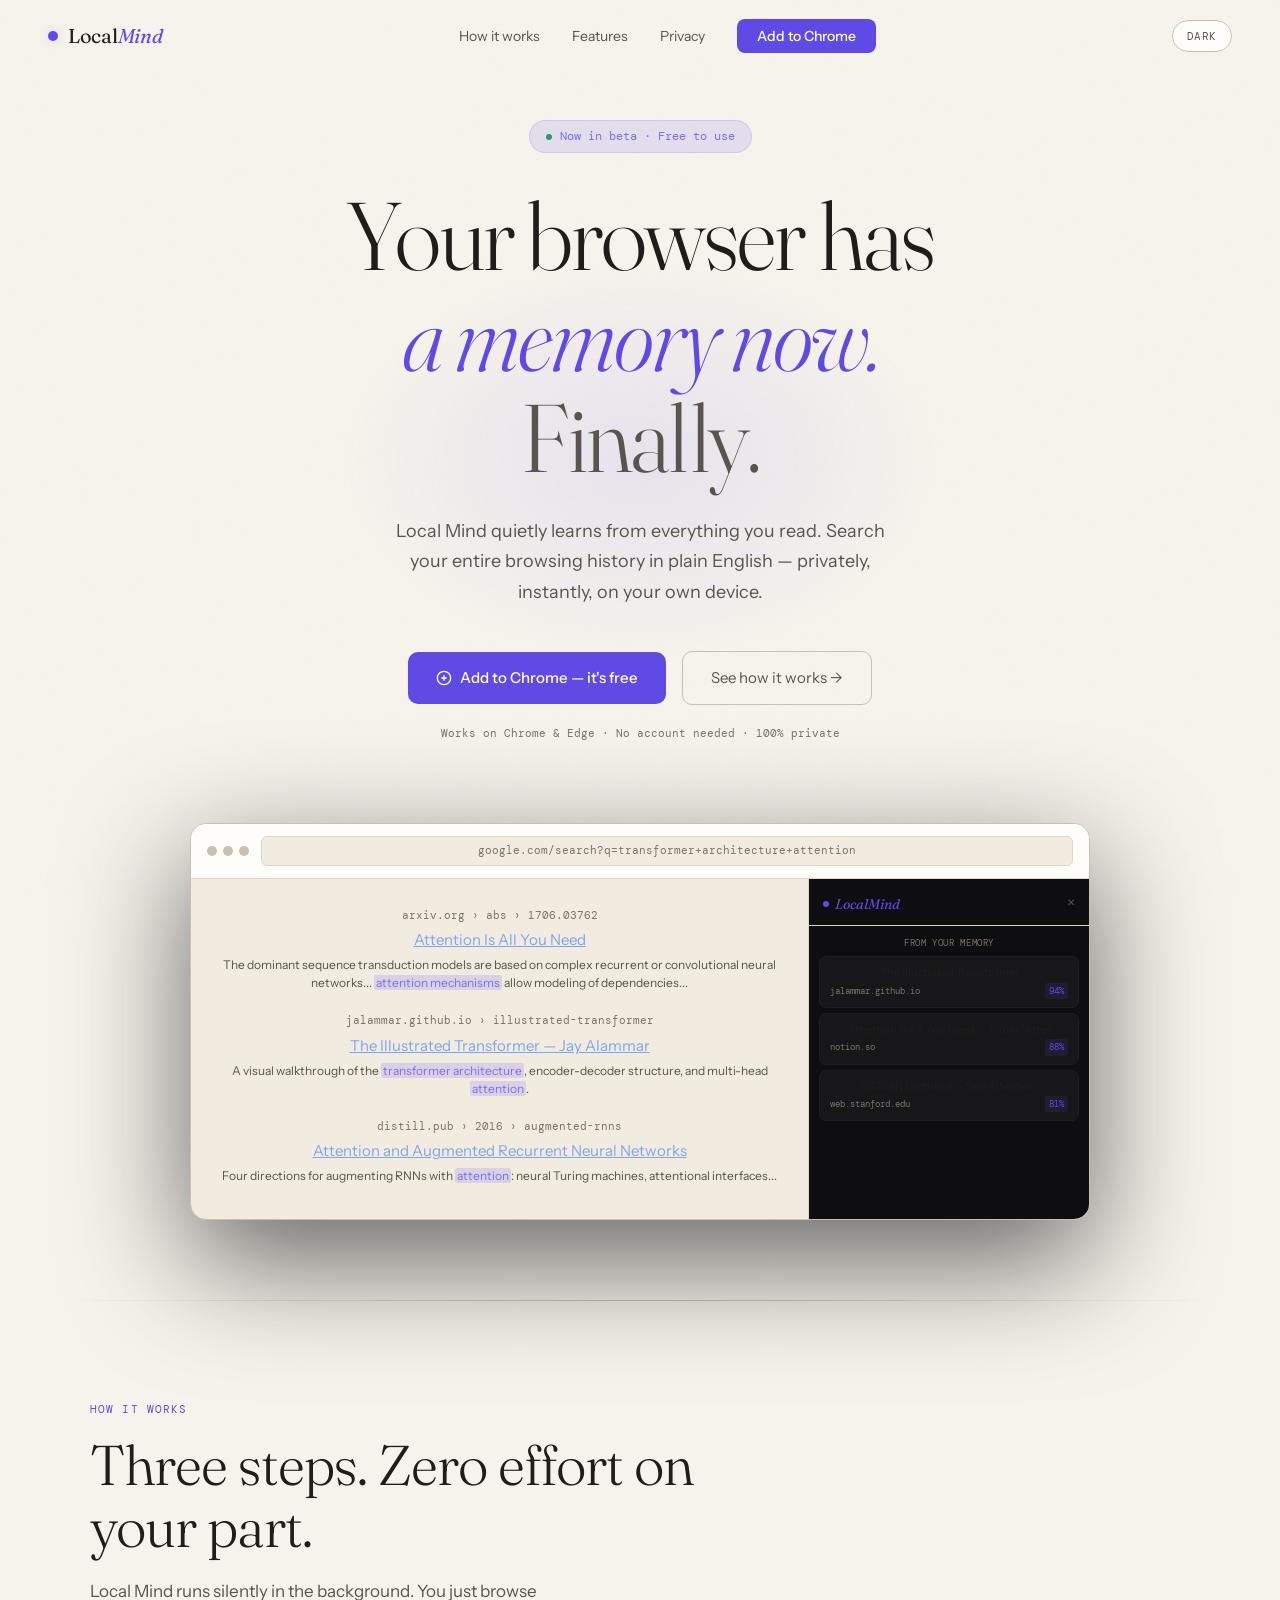
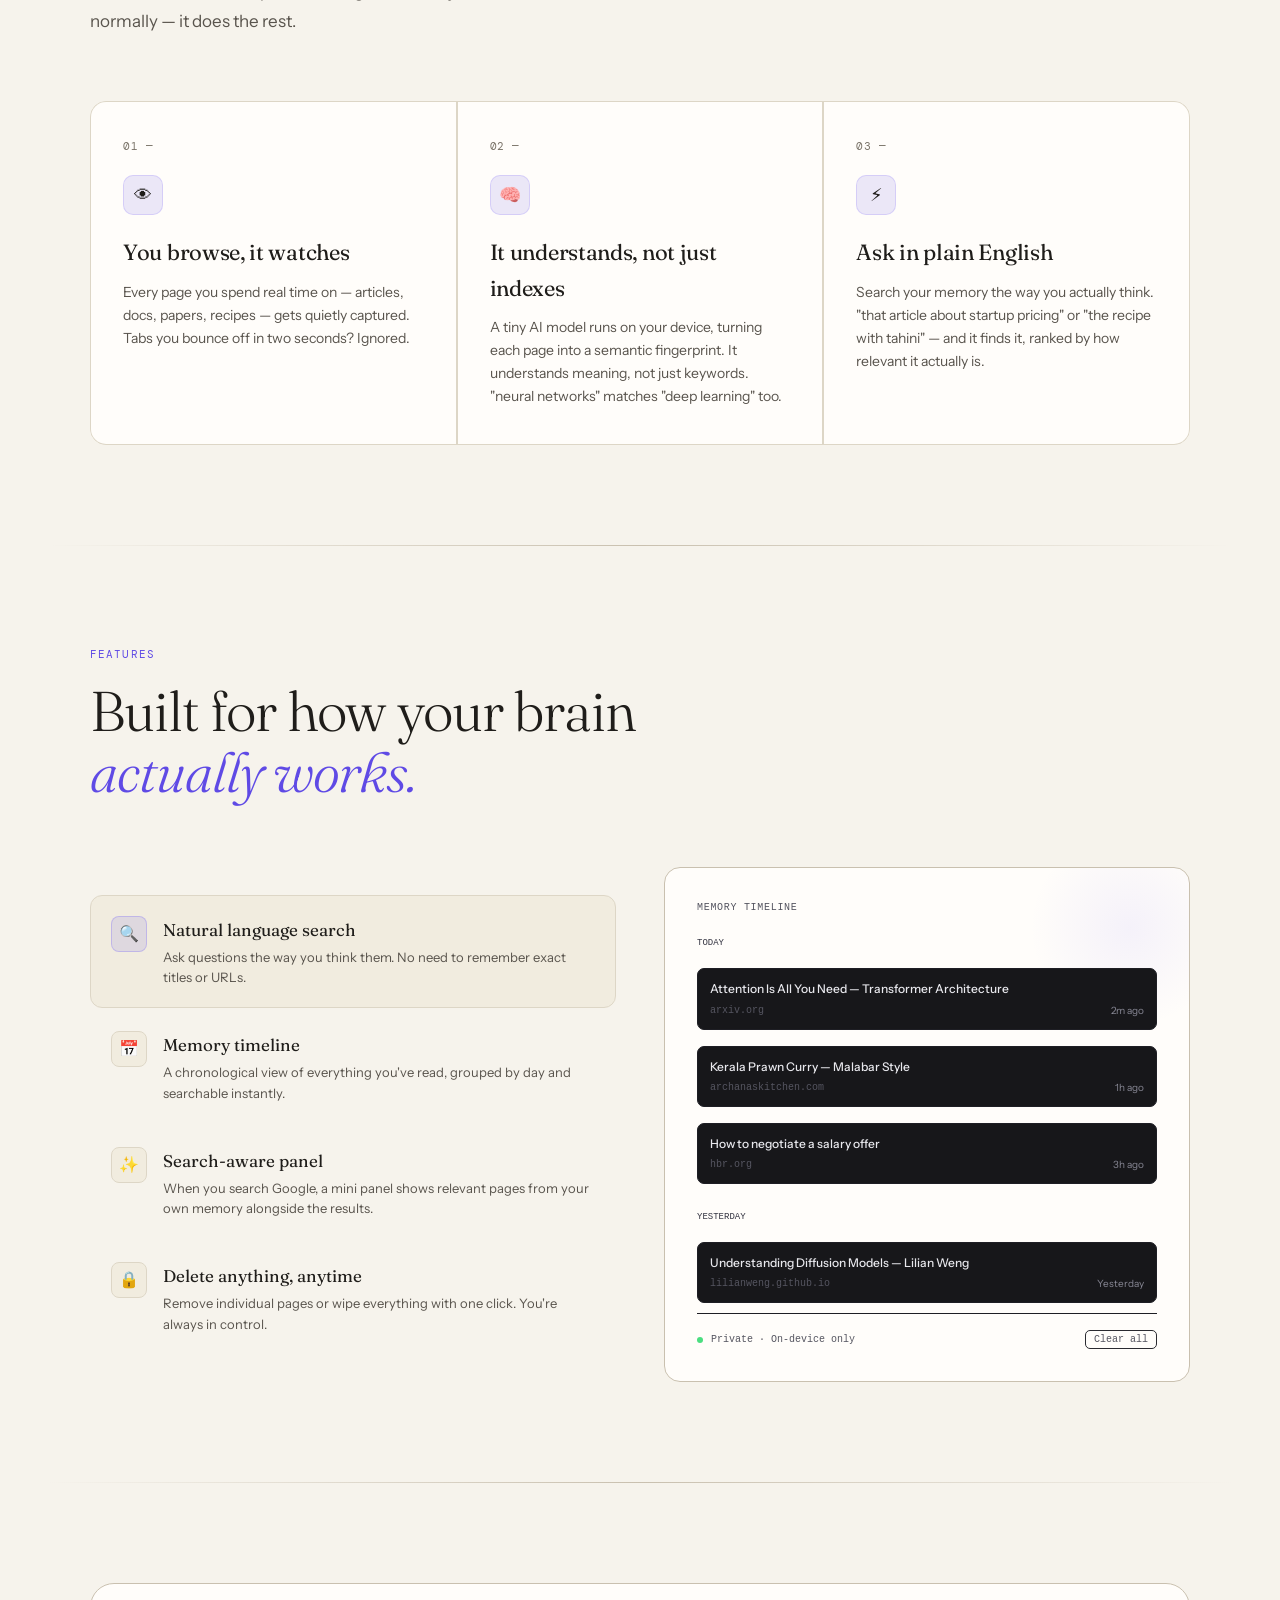
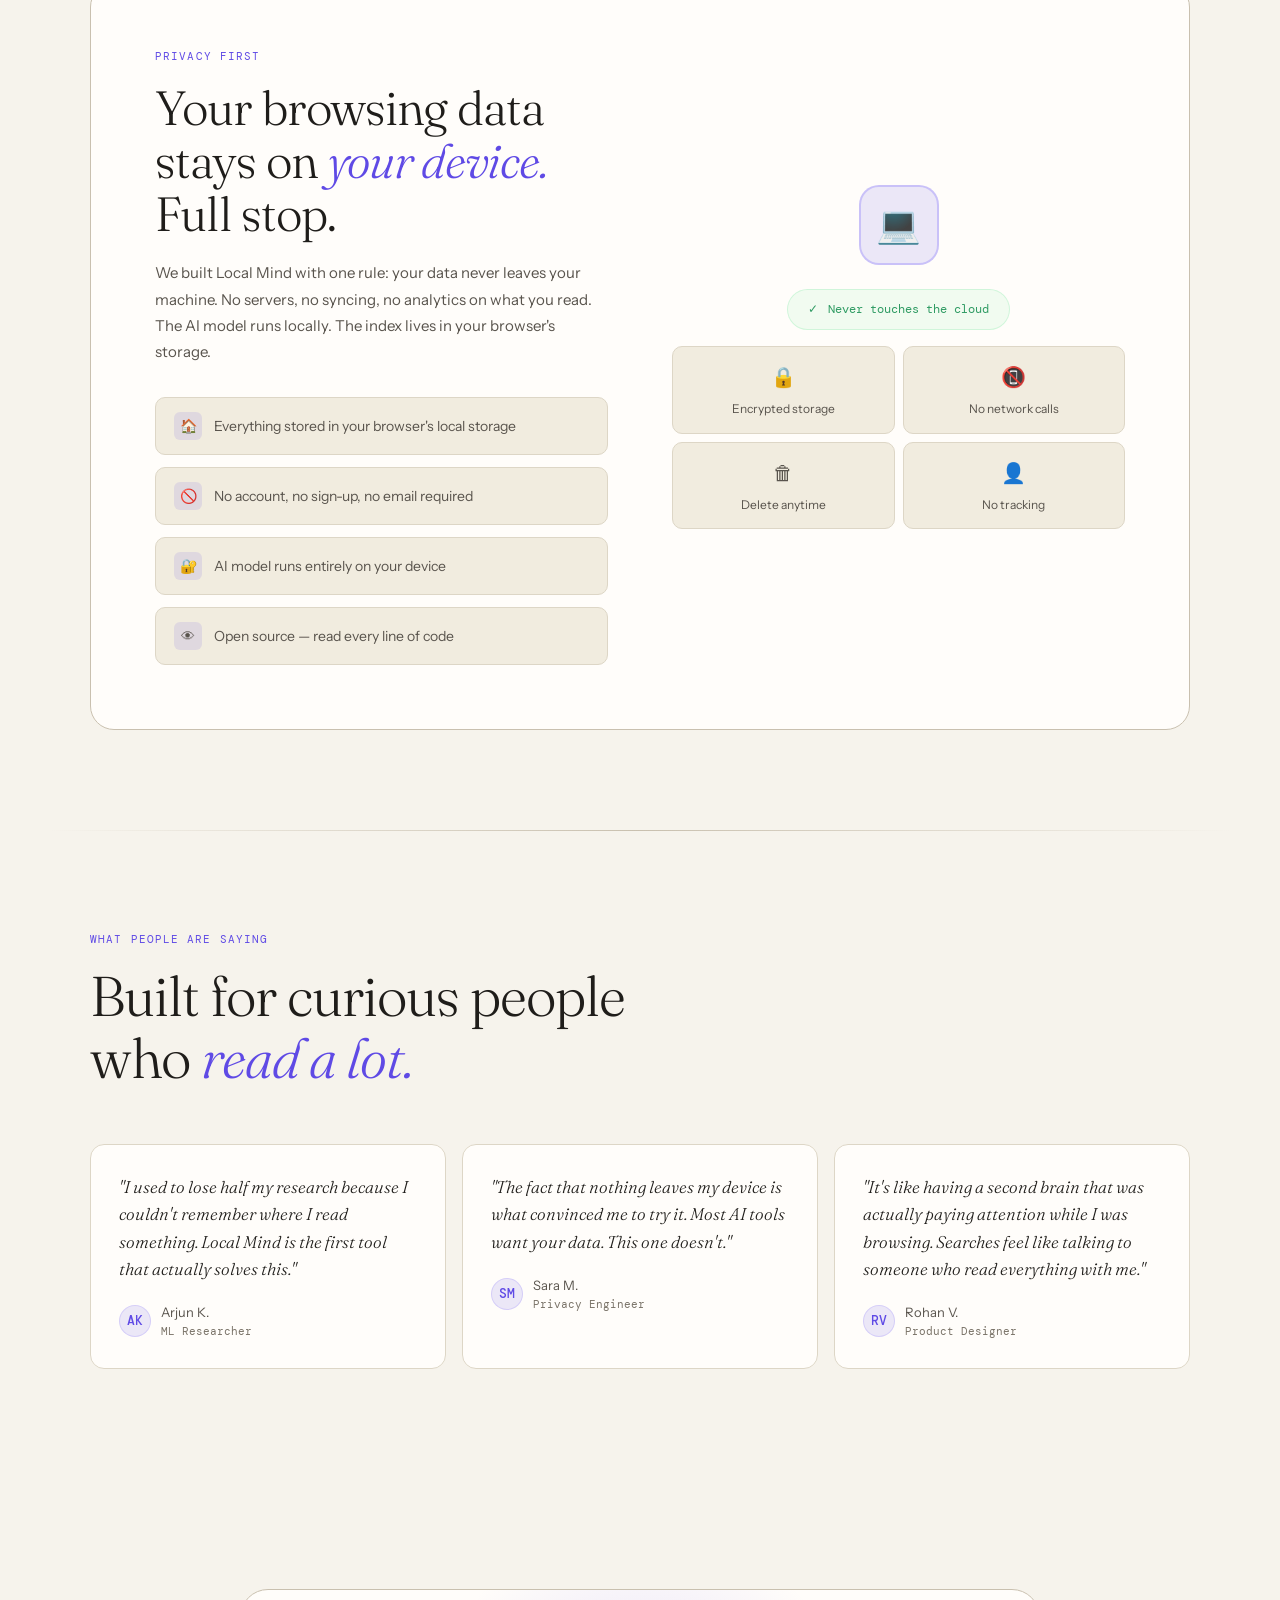
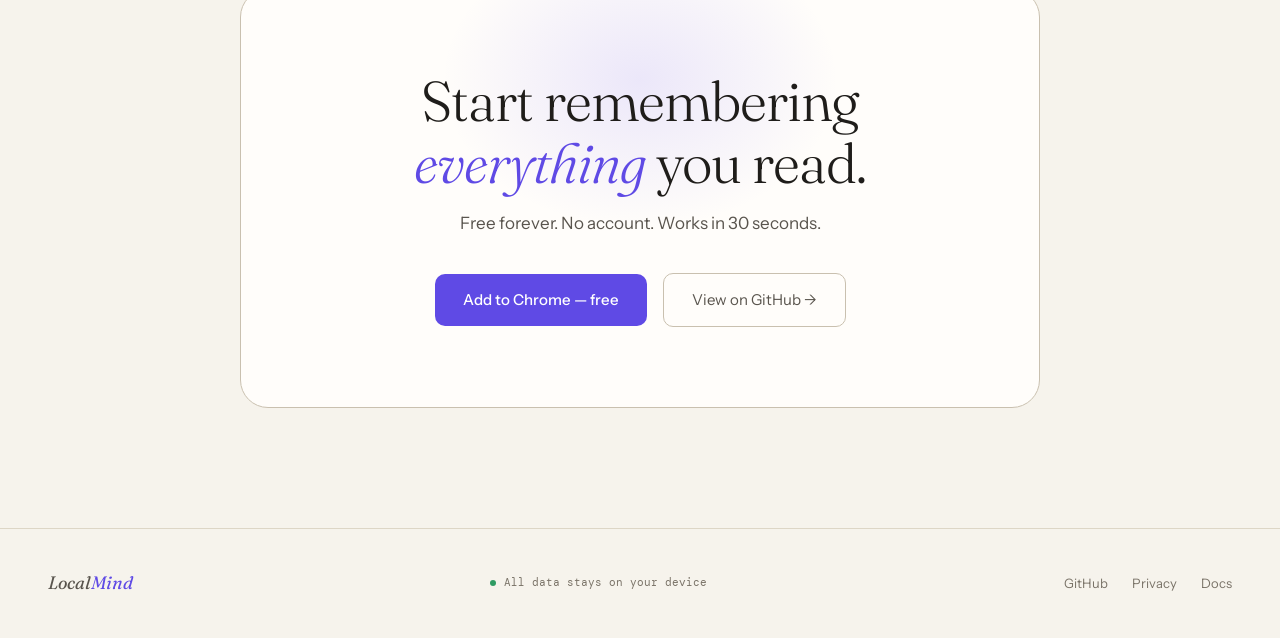
==== extension/home.html @ 95315136 "linked landing page - home" ====
<!DOCTYPE html>
<html lang="en">
<head>
  <meta charset="UTF-8"/>
  <meta name="viewport" content="width=device-width, initial-scale=1.0"/>
  <title>Local Mind — Your Browser Memory</title>
  <link rel="preconnect" href="https://fonts.googleapis.com">
  <link href="https://fonts.googleapis.com/css2?family=Fraunces:ital,opsz,wght@0,9..144,300;0,9..144,400;0,9..144,500;1,9..144,300;1,9..144,400&family=Instrument+Sans:wght@400;500&family=DM+Mono:wght@400;500&display=swap" rel="stylesheet">
  <style>
    *, *::before, *::after { box-sizing: border-box; margin: 0; padding: 0; }

    :root {
      --bg: #0a0a0c;
      --bg2: #0f0f12;
      --bg3: #141418;
      --accent: #7c6af7;
      --accent2: #9d8fff;
      --accent-dim: rgba(124,106,247,0.12);
      --accent-glow: rgba(124,106,247,0.25);
      --border: #1e1e26;
      --border2: #2a2a35;
      --text: #e8e8f0;
      --text2: #9898aa;
      --text3: #55555f;
      --green: #4ade80;
      --nav-scrolled-bg: rgba(10,10,12,0.9);
      --serif: 'Fraunces', Georgia, serif;
      --sans: 'Instrument Sans', system-ui, sans-serif;
      --mono: 'DM Mono', monospace;
    }

    [data-theme="light"] {
      --bg: #f6f3ec;
      --bg2: #fffdfa;
      --bg3: #f1ecdf;
      --accent: #5f4ae5;
      --accent2: #7b6cff;
      --accent-dim: rgba(95,74,229,0.12);
      --accent-glow: rgba(95,74,229,0.2);
      --border: #ddd6c6;
      --border2: #c9c0af;
      --text: #1f1d1a;
      --text2: #59544d;
      --text3: #7a7368;
      --green: #2f9b63;
      --nav-scrolled-bg: rgba(246,243,236,0.92);
    }

    html { scroll-behavior: smooth; }

    body {
      background: var(--bg);
      color: var(--text);
      font-family: var(--sans);
      font-size: 16px;
      line-height: 1.6;
      overflow-x: hidden;
    }

    /* ── Noise overlay ─────────────────────────────────────────────── */
    body::before {
      content: '';
      position: fixed;
      inset: 0;
      background-image: url("data:image/svg+xml,%3Csvg viewBox='0 0 256 256' xmlns='http://www.w3.org/2000/svg'%3E%3Cfilter id='noise'%3E%3CfeTurbulence type='fractalNoise' baseFrequency='0.9' numOctaves='4' stitchTiles='stitch'/%3E%3C/filter%3E%3Crect width='100%25' height='100%25' filter='url(%23noise)' opacity='0.04'/%3E%3C/svg%3E");
      pointer-events: none;
      z-index: 0;
      opacity: 0.4;
    }

    /* ── Nav ───────────────────────────────────────────────────────── */
    nav {
      position: fixed;
      top: 0; left: 0; right: 0;
      z-index: 100;
      display: flex;
      align-items: center;
      justify-content: space-between;
      padding: 20px 48px;
      border-bottom: 1px solid transparent;
      transition: border-color 0.3s, background 0.3s;
    }

    nav.scrolled {
      background: var(--nav-scrolled-bg);
      backdrop-filter: blur(12px);
      border-color: var(--border);
    }

    .theme-toggle-btn {
      border: 1px solid var(--border2);
      background: var(--bg2);
      color: var(--text2);
      border-radius: 999px;
      padding: 8px 14px;
      font-family: var(--mono);
      font-size: 11px;
      letter-spacing: 0.05em;
      text-transform: uppercase;
      cursor: pointer;
      transition: all 0.2s;
    }

    .theme-toggle-btn:hover {
      color: var(--text);
      border-color: var(--text3);
    }

    .nav-logo {
      display: flex;
      align-items: center;
      gap: 10px;
      text-decoration: none;
    }

    .nav-dot {
      width: 10px; height: 10px;
      border-radius: 50%;
      background: var(--accent);
      box-shadow: 0 0 10px var(--accent-glow);
      animation: pulse 2.5s ease-in-out infinite;
    }

    @keyframes pulse {
      0%,100% { box-shadow: 0 0 8px var(--accent-glow); }
      50% { box-shadow: 0 0 20px rgba(124,106,247,0.5); }
    }

    .nav-logo-text {
      font-family: var(--serif);
      font-size: 20px;
      color: var(--text);
      letter-spacing: -0.3px;
    }

    .nav-logo-text em { font-style: italic; color: var(--accent); }

    .nav-links {
      display: flex;
      align-items: center;
      gap: 32px;
      list-style: none;
    }

    .nav-links a {
      color: var(--text2);
      text-decoration: none;
      font-size: 14px;
      transition: color 0.15s;
    }

    .nav-links a:hover { color: var(--text); }

    .nav-cta {
      background: var(--accent);
      color: white !important;
      padding: 8px 20px;
      border-radius: 8px;
      font-size: 14px !important;
      font-weight: 500;
      transition: background 0.15s !important;
    }

    .nav-cta:hover { background: #6b59e0 !important; color: white !important; }

    /* ── Hero ──────────────────────────────────────────────────────── */
    .hero {
      min-height: 100vh;
      display: flex;
      flex-direction: column;
      align-items: center;
      justify-content: center;
      text-align: center;
      padding: 120px 24px 80px;
      position: relative;
    }

    /* Radial glow behind hero */
    .hero::after {
      content: '';
      position: absolute;
      top: 20%;
      left: 50%;
      transform: translateX(-50%);
      width: 600px;
      height: 400px;
      background: radial-gradient(ellipse, rgba(124,106,247,0.12) 0%, transparent 70%);
      pointer-events: none;
      z-index: 0;
    }

    .hero-eyebrow {
      display: inline-flex;
      align-items: center;
      gap: 8px;
      background: var(--accent-dim);
      border: 1px solid rgba(124,106,247,0.2);
      border-radius: 999px;
      padding: 6px 16px;
      font-family: var(--mono);
      font-size: 12px;
      color: var(--accent2);
      margin-bottom: 32px;
      position: relative;
      z-index: 1;
      animation: fadeUp 0.8s ease both;
    }

    .eyebrow-dot {
      width: 6px; height: 6px;
      border-radius: 50%;
      background: var(--green);
      animation: pulse 2s ease-in-out infinite;
    }

    .hero-title {
      font-family: var(--serif);
      font-size: clamp(52px, 8vw, 96px);
      font-weight: 300;
      line-height: 1.05;
      letter-spacing: -2px;
      color: var(--text);
      max-width: 900px;
      position: relative;
      z-index: 1;
      animation: fadeUp 0.8s 0.1s ease both;
    }

    .hero-title em {
      font-style: italic;
      color: var(--accent);
      font-weight: 300;
    }

    .hero-title .line2 {
      display: block;
      color: var(--text2);
      font-weight: 300;
    }

    .hero-sub {
      font-size: 18px;
      color: var(--text2);
      max-width: 520px;
      margin: 28px auto 0;
      line-height: 1.7;
      font-weight: 400;
      position: relative;
      z-index: 1;
      animation: fadeUp 0.8s 0.2s ease both;
    }

    .hero-actions {
      display: flex;
      align-items: center;
      gap: 16px;
      margin-top: 44px;
      position: relative;
      z-index: 1;
      animation: fadeUp 0.8s 0.3s ease both;
    }

    .btn-primary {
      display: inline-flex;
      align-items: center;
      gap: 8px;
      background: var(--accent);
      color: white;
      padding: 14px 28px;
      border-radius: 10px;
      font-size: 15px;
      font-weight: 500;
      text-decoration: none;
      transition: all 0.2s;
      border: none;
      cursor: pointer;
    }

    .btn-primary:hover {
      background: #6b59e0;
      transform: translateY(-1px);
      box-shadow: 0 8px 30px rgba(124,106,247,0.35);
    }

    .btn-secondary {
      display: inline-flex;
      align-items: center;
      gap: 8px;
      background: transparent;
      color: var(--text2);
      padding: 14px 28px;
      border-radius: 10px;
      font-size: 15px;
      text-decoration: none;
      border: 1px solid var(--border2);
      transition: all 0.2s;
    }

    .btn-secondary:hover {
      color: var(--text);
      border-color: var(--text3);
    }

    .hero-note {
      margin-top: 20px;
      font-family: var(--mono);
      font-size: 11px;
      color: var(--text3);
      position: relative;
      z-index: 1;
      animation: fadeUp 0.8s 0.4s ease both;
    }

    /* ── Browser mockup ────────────────────────────────────────────── */
    .hero-visual {
      margin-top: 80px;
      position: relative;
      z-index: 1;
      animation: fadeUp 0.8s 0.5s ease both;
      width: 100%;
      max-width: 900px;
    }

    .browser-frame {
      background: var(--bg3);
      border: 1px solid var(--border2);
      border-radius: 16px;
      overflow: hidden;
      box-shadow: 0 40px 120px rgba(0,0,0,0.6), 0 0 0 1px rgba(255,255,255,0.03);
    }

    .browser-bar {
      background: var(--bg2);
      border-bottom: 1px solid var(--border);
      padding: 12px 16px;
      display: flex;
      align-items: center;
      gap: 12px;
    }

    .browser-dots {
      display: flex;
      gap: 6px;
    }

    .browser-dots span {
      width: 10px; height: 10px;
      border-radius: 50%;
      background: var(--border2);
    }

    .browser-url {
      flex: 1;
      background: var(--bg3);
      border: 1px solid var(--border);
      border-radius: 6px;
      padding: 5px 12px;
      font-family: var(--mono);
      font-size: 11px;
      color: var(--text3);
      text-align: center;
    }

    .browser-content {
      display: grid;
      grid-template-columns: 1fr 280px;
      min-height: 340px;
    }

    .browser-main {
      padding: 28px;
      border-right: 1px solid var(--border);
    }

    .search-results-mock {
      display: flex;
      flex-direction: column;
      gap: 20px;
    }

    .mock-result {
      display: flex;
      flex-direction: column;
      gap: 4px;
      animation: fadeUp 0.5s ease both;
    }

    .mock-result:nth-child(1) { animation-delay: 0.6s; }
    .mock-result:nth-child(2) { animation-delay: 0.7s; }
    .mock-result:nth-child(3) { animation-delay: 0.8s; }

    .mock-url { font-size: 11px; color: var(--text3); font-family: var(--mono); }
    .mock-title { font-size: 15px; color: #7ca5f7; text-decoration: underline; cursor: pointer; }
    .mock-snippet { font-size: 12px; color: var(--text2); line-height: 1.5; }
    .mock-snippet mark { background: rgba(124,106,247,0.2); color: var(--accent2); border-radius: 2px; padding: 0 2px; }

    /* Mini panel inside browser */
    .mini-panel {
      background: #0e0e10;
      display: flex;
      flex-direction: column;
    }

    .mp-header {
      padding: 14px 14px 10px;
      border-bottom: 1px solid var(--border);
      display: flex;
      align-items: center;
      justify-content: space-between;
    }

    .mp-logo {
      font-family: var(--serif);
      font-style: italic;
      font-size: 14px;
      color: var(--accent);
      display: flex;
      align-items: center;
      gap: 6px;
    }

    .mp-dot {
      width: 6px; height: 6px;
      border-radius: 50%;
      background: var(--accent);
      animation: pulse 2s ease-in-out infinite;
    }

    .mp-label {
      font-family: var(--mono);
      font-size: 9px;
      color: var(--text3);
      text-transform: uppercase;
      letter-spacing: 0.07em;
      padding: 10px 14px 6px;
    }

    .mp-cards {
      display: flex;
      flex-direction: column;
      gap: 5px;
      padding: 0 10px;
      flex: 1;
    }

    .mp-card {
      background: #17171a;
      border: 1px solid #1e1e24;
      border-radius: 7px;
      padding: 8px 10px;
      animation: fadeUp 0.4s ease both;
    }

    .mp-card:nth-child(1) { animation-delay: 0.9s; }
    .mp-card:nth-child(2) { animation-delay: 1.0s; }
    .mp-card:nth-child(3) { animation-delay: 1.1s; }

    .mp-card-title {
      font-size: 11px;
      font-weight: 500;
      color: var(--text);
      line-height: 1.3;
      margin-bottom: 3px;
    }

    .mp-card-meta {
      display: flex;
      justify-content: space-between;
      align-items: center;
    }

    .mp-card-domain { font-family: var(--mono); font-size: 9px; color: var(--text3); }
    .mp-card-score { font-family: var(--mono); font-size: 9px; color: var(--accent); background: var(--accent-dim); border-radius: 3px; padding: 1px 4px; }

    /* ── Sections ──────────────────────────────────────────────────── */
    section {
      padding: 100px 24px;
      position: relative;
      z-index: 1;
    }

    .container {
      max-width: 1100px;
      margin: 0 auto;
    }

    .section-label {
      font-family: var(--mono);
      font-size: 11px;
      text-transform: uppercase;
      letter-spacing: 0.1em;
      color: var(--accent);
      margin-bottom: 16px;
    }

    .section-title {
      font-family: var(--serif);
      font-size: clamp(36px, 5vw, 56px);
      font-weight: 300;
      line-height: 1.1;
      letter-spacing: -1px;
      color: var(--text);
      max-width: 640px;
      margin-bottom: 20px;
    }

    .section-title em { font-style: italic; color: var(--accent); }

    .section-body {
      font-size: 17px;
      color: var(--text2);
      max-width: 500px;
      line-height: 1.75;
    }

    /* ── How it works ──────────────────────────────────────────────── */
    .how-grid {
      display: grid;
      grid-template-columns: repeat(3, 1fr);
      gap: 2px;
      margin-top: 64px;
      background: var(--border);
      border: 1px solid var(--border);
      border-radius: 16px;
      overflow: hidden;
    }

    .how-item {
      background: var(--bg2);
      padding: 36px 32px;
      position: relative;
      transition: background 0.2s;
    }

    .how-item:hover { background: var(--bg3); }

    .how-num {
      font-family: var(--mono);
      font-size: 11px;
      color: var(--text3);
      margin-bottom: 20px;
      letter-spacing: 0.05em;
    }

    .how-icon {
      width: 40px; height: 40px;
      background: var(--accent-dim);
      border: 1px solid rgba(124,106,247,0.2);
      border-radius: 10px;
      display: flex;
      align-items: center;
      justify-content: center;
      margin-bottom: 20px;
      font-size: 18px;
    }

    .how-title {
      font-family: var(--serif);
      font-size: 22px;
      font-weight: 400;
      color: var(--text);
      margin-bottom: 10px;
      letter-spacing: -0.3px;
    }

    .how-desc {
      font-size: 14px;
      color: var(--text2);
      line-height: 1.65;
    }

    /* ── Features ──────────────────────────────────────────────────── */
    .features-wrap {
      display: grid;
      grid-template-columns: 1fr 1fr;
      gap: 48px;
      align-items: center;
      margin-top: 64px;
    }

    .feature-list {
      display: flex;
      flex-direction: column;
      gap: 2px;
    }

    .feature-item {
      display: flex;
      align-items: flex-start;
      gap: 16px;
      padding: 20px;
      border-radius: 12px;
      cursor: pointer;
      transition: background 0.15s;
      border: 1px solid transparent;
    }

    .feature-item:hover, .feature-item.active {
      background: var(--bg3);
      border-color: var(--border);
    }

    .feature-item.active .feature-icon {
      background: var(--accent-dim);
      border-color: rgba(124,106,247,0.3);
      color: var(--accent);
    }

    .feature-icon {
      width: 36px; height: 36px;
      background: var(--bg3);
      border: 1px solid var(--border);
      border-radius: 8px;
      display: flex;
      align-items: center;
      justify-content: center;
      font-size: 16px;
      flex-shrink: 0;
      transition: all 0.15s;
    }

    .feature-text h3 {
      font-family: var(--serif);
      font-size: 17px;
      font-weight: 400;
      color: var(--text);
      margin-bottom: 4px;
    }

    .feature-text p {
      font-size: 13px;
      color: var(--text2);
      line-height: 1.55;
    }

    .feature-visual {
      background: var(--bg2);
      border: 1px solid var(--border2);
      border-radius: 16px;
      padding: 32px;
      min-height: 360px;
      display: flex;
      flex-direction: column;
      gap: 10px;
      position: relative;
      overflow: hidden;
    }

    .feature-visual::before {
      content: '';
      position: absolute;
      top: -40px; right: -40px;
      width: 200px; height: 200px;
      background: radial-gradient(circle, rgba(124,106,247,0.08) 0%, transparent 70%);
      pointer-events: none;
    }

    /* ── Privacy section ───────────────────────────────────────────── */
    .privacy-wrap {
      background: var(--bg2);
      border: 1px solid var(--border2);
      border-radius: 24px;
      padding: 64px;
      display: grid;
      grid-template-columns: 1fr 1fr;
      gap: 64px;
      align-items: center;
    }

    .privacy-badges {
      display: flex;
      flex-direction: column;
      gap: 12px;
      margin-top: 32px;
    }

    .privacy-badge {
      display: flex;
      align-items: center;
      gap: 12px;
      padding: 14px 18px;
      background: var(--bg3);
      border: 1px solid var(--border);
      border-radius: 10px;
      font-size: 14px;
      color: var(--text2);
    }

    .privacy-badge-icon {
      width: 28px; height: 28px;
      background: var(--accent-dim);
      border-radius: 6px;
      display: flex;
      align-items: center;
      justify-content: center;
      font-size: 14px;
      flex-shrink: 0;
    }

    .privacy-graphic {
      display: flex;
      flex-direction: column;
      gap: 16px;
      align-items: center;
    }

    .device-icon {
      width: 80px; height: 80px;
      background: var(--accent-dim);
      border: 2px solid rgba(124,106,247,0.3);
      border-radius: 20px;
      display: flex;
      align-items: center;
      justify-content: center;
      font-size: 36px;
      margin: 0 auto 8px;
    }

    .no-cloud {
      display: flex;
      align-items: center;
      gap: 10px;
      padding: 10px 20px;
      background: rgba(74,222,128,0.08);
      border: 1px solid rgba(74,222,128,0.2);
      border-radius: 999px;
      font-family: var(--mono);
      font-size: 12px;
      color: var(--green);
    }

    .lock-items {
      display: grid;
      grid-template-columns: 1fr 1fr;
      gap: 8px;
      width: 100%;
    }

    .lock-item {
      background: var(--bg3);
      border: 1px solid var(--border);
      border-radius: 10px;
      padding: 14px;
      text-align: center;
      font-size: 12px;
      color: var(--text2);
    }

    .lock-item span { display: block; font-size: 20px; margin-bottom: 6px; }

    /* ── Testimonials / quotes ─────────────────────────────────────── */
    .quotes-grid {
      display: grid;
      grid-template-columns: repeat(3, 1fr);
      gap: 16px;
      margin-top: 56px;
    }

    .quote-card {
      background: var(--bg2);
      border: 1px solid var(--border);
      border-radius: 14px;
      padding: 28px;
      transition: border-color 0.2s;
    }

    .quote-card:hover { border-color: var(--border2); }

    .quote-text {
      font-family: var(--serif);
      font-size: 17px;
      font-weight: 300;
      font-style: italic;
      color: var(--text);
      line-height: 1.6;
      margin-bottom: 20px;
    }

    .quote-author {
      display: flex;
      align-items: center;
      gap: 10px;
    }

    .quote-avatar {
      width: 32px; height: 32px;
      border-radius: 50%;
      background: var(--accent-dim);
      border: 1px solid rgba(124,106,247,0.2);
      display: flex;
      align-items: center;
      justify-content: center;
      font-size: 13px;
      font-weight: 500;
      color: var(--accent);
      font-family: var(--mono);
    }

    .quote-name { font-size: 13px; color: var(--text2); }
    .quote-role { font-size: 11px; color: var(--text3); font-family: var(--mono); }

    /* ── CTA ───────────────────────────────────────────────────────── */
    .cta-section {
      text-align: center;
      padding: 120px 24px;
    }

    .cta-wrap {
      background: var(--bg2);
      border: 1px solid var(--border2);
      border-radius: 28px;
      padding: 80px 48px;
      position: relative;
      overflow: hidden;
      max-width: 800px;
      margin: 0 auto;
    }

    .cta-wrap::before {
      content: '';
      position: absolute;
      top: -60px; left: 50%;
      transform: translateX(-50%);
      width: 400px; height: 300px;
      background: radial-gradient(ellipse, rgba(124,106,247,0.15) 0%, transparent 70%);
      pointer-events: none;
    }

    .cta-title {
      font-family: var(--serif);
      font-size: clamp(36px, 5vw, 56px);
      font-weight: 300;
      letter-spacing: -1px;
      line-height: 1.1;
      color: var(--text);
      margin-bottom: 16px;
      position: relative;
      z-index: 1;
    }

    .cta-title em { font-style: italic; color: var(--accent); }

    .cta-sub {
      font-size: 17px;
      color: var(--text2);
      margin-bottom: 36px;
      position: relative;
      z-index: 1;
    }

    .cta-actions {
      display: flex;
      align-items: center;
      justify-content: center;
      gap: 16px;
      position: relative;
      z-index: 1;
    }

    /* ── Footer ────────────────────────────────────────────────────── */
    footer {
      border-top: 1px solid var(--border);
      padding: 40px 48px;
      display: flex;
      align-items: center;
      justify-content: space-between;
      position: relative;
      z-index: 1;
    }

    .footer-logo {
      font-family: var(--serif);
      font-style: italic;
      font-size: 18px;
      color: var(--text2);
    }

    .footer-logo em { color: var(--accent); }

    .footer-note {
      font-family: var(--mono);
      font-size: 11px;
      color: var(--text3);
      display: flex;
      align-items: center;
      gap: 8px;
    }

    .footer-note span {
      width: 6px; height: 6px;
      border-radius: 50%;
      background: var(--green);
    }

    .footer-links {
      display: flex;
      gap: 24px;
      list-style: none;
    }

    .footer-links a {
      font-size: 13px;
      color: var(--text3);
      text-decoration: none;
      transition: color 0.15s;
    }

    .footer-links a:hover { color: var(--text2); }

    /* ── Divider ───────────────────────────────────────────────────── */
    .divider {
      height: 1px;
      background: linear-gradient(90deg, transparent, var(--border2), transparent);
      margin: 0 48px;
    }

    /* ── Animations ────────────────────────────────────────────────── */
    @keyframes fadeUp {
      from { opacity: 0; transform: translateY(20px); }
      to   { opacity: 1; transform: translateY(0); }
    }

    .reveal {
      opacity: 0;
      transform: translateY(24px);
      transition: opacity 0.7s ease, transform 0.7s ease;
    }

    .reveal.visible {
      opacity: 1;
      transform: translateY(0);
    }

    /* ── Scrollbar ─────────────────────────────────────────────────── */
    ::-webkit-scrollbar { width: 6px; }
    ::-webkit-scrollbar-track { background: var(--bg); }
    ::-webkit-scrollbar-thumb { background: var(--border2); border-radius: 3px; }

    /* ── Responsive ────────────────────────────────────────────────── */
    @media (max-width: 768px) {
      nav { padding: 16px 24px; }
      .nav-links { display: none; }
      .how-grid { grid-template-columns: 1fr; }
      .features-wrap { grid-template-columns: 1fr; }
      .privacy-wrap { grid-template-columns: 1fr; padding: 40px 28px; gap: 40px; }
      .quotes-grid { grid-template-columns: 1fr; }
      .browser-content { grid-template-columns: 1fr; }
      .mini-panel { display: none; }
      footer { flex-direction: column; gap: 20px; text-align: center; }
    }
  </style>
</head>
<body>

  <!-- Nav -->
  <nav id="nav">
    <a href="#" class="nav-logo">
      <div class="nav-dot"></div>
      <span class="nav-logo-text">Local<em>Mind</em></span>
    </a>
    <ul class="nav-links">
      <li><a href="#how">How it works</a></li>
      <li><a href="#features">Features</a></li>
      <li><a href="#privacy">Privacy</a></li>
      <li><a href="#" class="nav-cta">Add to Chrome</a></li>
    </ul>
    <button id="themeToggle" class="theme-toggle-btn" type="button">Light</button>
  </nav>

  <!-- Hero -->
  <section class="hero">
    <div class="hero-eyebrow">
      <span class="eyebrow-dot"></span>
      Now in beta · Free to use
    </div>

    <h1 class="hero-title">
      Your browser has<br>
      <em>a memory now.</em>
      <span class="line2">Finally.</span>
    </h1>

    <p class="hero-sub">
      Local Mind quietly learns from everything you read. Search your entire browsing history in plain English — privately, instantly, on your own device.
    </p>

    <div class="hero-actions">
      <a href="#" class="btn-primary">
        <svg width="16" height="16" viewBox="0 0 24 24" fill="none" stroke="currentColor" stroke-width="2"><path d="M12 2C6.48 2 2 6.48 2 12s4.48 10 10 10 10-4.48 10-10S17.52 2 12 2z"/><path d="M12 8v8M8 12h8"/></svg>
        Add to Chrome — it's free
      </a>
      <a href="#how" class="btn-secondary">See how it works →</a>
    </div>

    <p class="hero-note">Works on Chrome & Edge · No account needed · 100% private</p>

    <!-- Browser mockup -->
    <div class="hero-visual">
      <div class="browser-frame">
        <div class="browser-bar">
          <div class="browser-dots">
            <span></span><span></span><span></span>
          </div>
          <div class="browser-url">google.com/search?q=transformer+architecture+attention</div>
        </div>
        <div class="browser-content">
          <div class="browser-main">
            <div class="search-results-mock">
              <div class="mock-result">
                <div class="mock-url">arxiv.org › abs › 1706.03762</div>
                <div class="mock-title">Attention Is All You Need</div>
                <div class="mock-snippet">The dominant sequence transduction models are based on complex recurrent or convolutional neural networks... <mark>attention mechanisms</mark> allow modeling of dependencies...</div>
              </div>
              <div class="mock-result">
                <div class="mock-url">jalammar.github.io › illustrated-transformer</div>
                <div class="mock-title">The Illustrated Transformer — Jay Alammar</div>
                <div class="mock-snippet">A visual walkthrough of the <mark>transformer architecture</mark>, encoder-decoder structure, and multi-head <mark>attention</mark>.</div>
              </div>
              <div class="mock-result">
                <div class="mock-url">distill.pub › 2016 › augmented-rnns</div>
                <div class="mock-title">Attention and Augmented Recurrent Neural Networks</div>
                <div class="mock-snippet">Four directions for augmenting RNNs with <mark>attention</mark>: neural Turing machines, attentional interfaces...</div>
              </div>
            </div>
          </div>
          <div class="mini-panel">
            <div class="mp-header">
              <div class="mp-logo"><div class="mp-dot"></div>LocalMind</div>
              <span style="font-family:monospace;font-size:10px;color:#555560;">✕</span>
            </div>
            <div class="mp-label">From your memory</div>
            <div class="mp-cards">
              <div class="mp-card">
                <div class="mp-card-title">The Illustrated Transformer</div>
                <div class="mp-card-meta">
                  <span class="mp-card-domain">jalammar.github.io</span>
                  <span class="mp-card-score">94%</span>
                </div>
              </div>
              <div class="mp-card">
                <div class="mp-card-title">Attention Is All You Need — Paper Notes</div>
                <div class="mp-card-meta">
                  <span class="mp-card-domain">notion.so</span>
                  <span class="mp-card-score">88%</span>
                </div>
              </div>
              <div class="mp-card">
                <div class="mp-card-title">CS224N Lecture 8 — Self Attention</div>
                <div class="mp-card-meta">
                  <span class="mp-card-domain">web.stanford.edu</span>
                  <span class="mp-card-score">81%</span>
                </div>
              </div>
            </div>
          </div>
        </div>
      </div>
    </div>
  </section>

  <div class="divider"></div>

  <!-- How it works -->
  <section id="how">
    <div class="container">
      <div class="reveal">
        <div class="section-label">How it works</div>
        <h2 class="section-title">Three steps. Zero effort on your part.</h2>
        <p class="section-body">Local Mind runs silently in the background. You just browse normally — it does the rest.</p>
      </div>

      <div class="how-grid reveal">
        <div class="how-item">
          <div class="how-num">01 —</div>
          <div class="how-icon">👁</div>
          <div class="how-title">You browse, it watches</div>
          <p class="how-desc">Every page you spend real time on — articles, docs, papers, recipes — gets quietly captured. Tabs you bounce off in two seconds? Ignored.</p>
        </div>
        <div class="how-item">
          <div class="how-num">02 —</div>
          <div class="how-icon">🧠</div>
          <div class="how-title">It understands, not just indexes</div>
          <p class="how-desc">A tiny AI model runs on your device, turning each page into a semantic fingerprint. It understands meaning, not just keywords. "neural networks" matches "deep learning" too.</p>
        </div>
        <div class="how-item">
          <div class="how-num">03 —</div>
          <div class="how-icon">⚡</div>
          <div class="how-title">Ask in plain English</div>
          <p class="how-desc">Search your memory the way you actually think. "that article about startup pricing" or "the recipe with tahini" — and it finds it, ranked by how relevant it actually is.</p>
        </div>
      </div>
    </div>
  </section>

  <div class="divider"></div>

  <!-- Features -->
  <section id="features">
    <div class="container">
      <div class="reveal">
        <div class="section-label">Features</div>
        <h2 class="section-title">Built for how your brain <em>actually works.</em></h2>
      </div>

      <div class="features-wrap">
        <div class="feature-list reveal">
          <div class="feature-item active" data-feature="search">
            <div class="feature-icon">🔍</div>
            <div class="feature-text">
              <h3>Natural language search</h3>
              <p>Ask questions the way you think them. No need to remember exact titles or URLs.</p>
            </div>
          </div>
          <div class="feature-item" data-feature="timeline">
            <div class="feature-icon">📅</div>
            <div class="feature-text">
              <h3>Memory timeline</h3>
              <p>A chronological view of everything you've read, grouped by day and searchable instantly.</p>
            </div>
          </div>
          <div class="feature-item" data-feature="trigger">
            <div class="feature-icon">✨</div>
            <div class="feature-text">
              <h3>Search-aware panel</h3>
              <p>When you search Google, a mini panel shows relevant pages from your own memory alongside the results.</p>
            </div>
          </div>
          <div class="feature-item" data-feature="private">
            <div class="feature-icon">🔒</div>
            <div class="feature-text">
              <h3>Delete anything, anytime</h3>
              <p>Remove individual pages or wipe everything with one click. You're always in control.</p>
            </div>
          </div>
        </div>

        <div class="feature-visual reveal">
          <!-- Animated sidebar preview -->
          <div style="font-family:monospace;font-size:10px;color:#555560;text-transform:uppercase;letter-spacing:0.07em;margin-bottom:10px;">Memory Timeline</div>
          <div style="font-family:monospace;font-size:9px;color:#333340;margin-bottom:8px;">TODAY</div>
          <div class="mp-card" style="margin-bottom:6px;padding:10px 12px;">
            <div style="font-size:12px;font-weight:500;color:#e8e8ed;margin-bottom:4px;">Attention Is All You Need — Transformer Architecture</div>
            <div style="display:flex;justify-content:space-between;"><span style="font-family:monospace;font-size:10px;color:#555560;">arxiv.org</span><span style="font-size:10px;color:#888895;">2m ago</span></div>
          </div>
          <div class="mp-card" style="margin-bottom:6px;padding:10px 12px;">
            <div style="font-size:12px;font-weight:500;color:#e8e8ed;margin-bottom:4px;">Kerala Prawn Curry — Malabar Style</div>
            <div style="display:flex;justify-content:space-between;"><span style="font-family:monospace;font-size:10px;color:#555560;">archanaskitchen.com</span><span style="font-size:10px;color:#888895;">1h ago</span></div>
          </div>
          <div class="mp-card" style="margin-bottom:6px;padding:10px 12px;">
            <div style="font-size:12px;font-weight:500;color:#e8e8ed;margin-bottom:4px;">How to negotiate a salary offer</div>
            <div style="display:flex;justify-content:space-between;"><span style="font-family:monospace;font-size:10px;color:#555560;">hbr.org</span><span style="font-size:10px;color:#888895;">3h ago</span></div>
          </div>
          <div style="font-family:monospace;font-size:9px;color:#333340;margin:10px 0 8px;">YESTERDAY</div>
          <div class="mp-card" style="padding:10px 12px;">
            <div style="font-size:12px;font-weight:500;color:#e8e8ed;margin-bottom:4px;">Understanding Diffusion Models — Lilian Weng</div>
            <div style="display:flex;justify-content:space-between;"><span style="font-family:monospace;font-size:10px;color:#555560;">lilianweng.github.io</span><span style="font-size:10px;color:#888895;">Yesterday</span></div>
          </div>
          <div style="margin-top:auto;padding-top:16px;border-top:1px solid #1e1e24;display:flex;align-items:center;gap:8px;">
            <div style="width:6px;height:6px;border-radius:50%;background:#4ade80;"></div>
            <span style="font-family:monospace;font-size:10px;color:#555560;">Private · On-device only</span>
            <button style="margin-left:auto;background:transparent;border:1px solid #2a2a30;border-radius:5px;color:#555560;font-size:10px;padding:3px 8px;cursor:pointer;font-family:monospace;">Clear all</button>
          </div>
        </div>
      </div>
    </div>
  </section>

  <div class="divider"></div>

  <!-- Privacy -->
  <section id="privacy">
    <div class="container">
      <div class="privacy-wrap reveal">
        <div>
          <div class="section-label">Privacy first</div>
          <h2 class="section-title" style="font-size:clamp(32px,4vw,48px);">Your browsing data stays on <em>your device.</em> Full stop.</h2>
          <p class="section-body" style="font-size:15px;margin-top:16px;">We built Local Mind with one rule: your data never leaves your machine. No servers, no syncing, no analytics on what you read. The AI model runs locally. The index lives in your browser's storage.</p>
          <div class="privacy-badges">
            <div class="privacy-badge">
              <div class="privacy-badge-icon">🏠</div>
              Everything stored in your browser's local storage
            </div>
            <div class="privacy-badge">
              <div class="privacy-badge-icon">🚫</div>
              No account, no sign-up, no email required
            </div>
            <div class="privacy-badge">
              <div class="privacy-badge-icon">🔐</div>
              AI model runs entirely on your device
            </div>
            <div class="privacy-badge">
              <div class="privacy-badge-icon">👁</div>
              Open source — read every line of code
            </div>
          </div>
        </div>
        <div class="privacy-graphic">
          <div class="device-icon">💻</div>
          <div class="no-cloud">
            <span>✓</span>
            Never touches the cloud
          </div>
          <div class="lock-items">
            <div class="lock-item">
              <span>🔒</span>
              Encrypted storage
            </div>
            <div class="lock-item">
              <span>📵</span>
              No network calls
            </div>
            <div class="lock-item">
              <span>🗑</span>
              Delete anytime
            </div>
            <div class="lock-item">
              <span>👤</span>
              No tracking
            </div>
          </div>
        </div>
      </div>
    </div>
  </section>

  <div class="divider"></div>

  <!-- Quotes -->
  <section>
    <div class="container">
      <div class="reveal">
        <div class="section-label">What people are saying</div>
        <h2 class="section-title">Built for curious people who <em>read a lot.</em></h2>
      </div>
      <div class="quotes-grid reveal">
        <div class="quote-card">
          <p class="quote-text">"I used to lose half my research because I couldn't remember where I read something. Local Mind is the first tool that actually solves this."</p>
          <div class="quote-author">
            <div class="quote-avatar">AK</div>
            <div>
              <div class="quote-name">Arjun K.</div>
              <div class="quote-role">ML Researcher</div>
            </div>
          </div>
        </div>
        <div class="quote-card">
          <p class="quote-text">"The fact that nothing leaves my device is what convinced me to try it. Most AI tools want your data. This one doesn't."</p>
          <div class="quote-author">
            <div class="quote-avatar">SM</div>
            <div>
              <div class="quote-name">Sara M.</div>
              <div class="quote-role">Privacy Engineer</div>
            </div>
          </div>
        </div>
        <div class="quote-card">
          <p class="quote-text">"It's like having a second brain that was actually paying attention while I was browsing. Searches feel like talking to someone who read everything with me."</p>
          <div class="quote-author">
            <div class="quote-avatar">RV</div>
            <div>
              <div class="quote-name">Rohan V.</div>
              <div class="quote-role">Product Designer</div>
            </div>
          </div>
        </div>
      </div>
    </div>
  </section>

  <!-- CTA -->
  <section class="cta-section">
    <div class="cta-wrap reveal">
      <h2 class="cta-title">Start remembering<br><em>everything</em> you read.</h2>
      <p class="cta-sub">Free forever. No account. Works in 30 seconds.</p>
      <div class="cta-actions">
        <a href="#" class="btn-primary">
          Add to Chrome — free
        </a>
        <a href="https://github.com" class="btn-secondary">View on GitHub →</a>
      </div>
    </div>
  </section>

  <!-- Footer -->
  <footer>
    <div class="footer-logo">Local<em>Mind</em></div>
    <div class="footer-note">
      <span></span>
      All data stays on your device
    </div>
    <ul class="footer-links">
      <li><a href="#">GitHub</a></li>
      <li><a href="#">Privacy</a></li>
      <li><a href="#">Docs</a></li>
    </ul>
  </footer>

  <!-- Packaged copy of frontend/index.html; inline script lives in home.js (MV3). Re-copy markup from frontend when you change the landing page. -->
  <script src="home.js"></script>

</body>
</html>
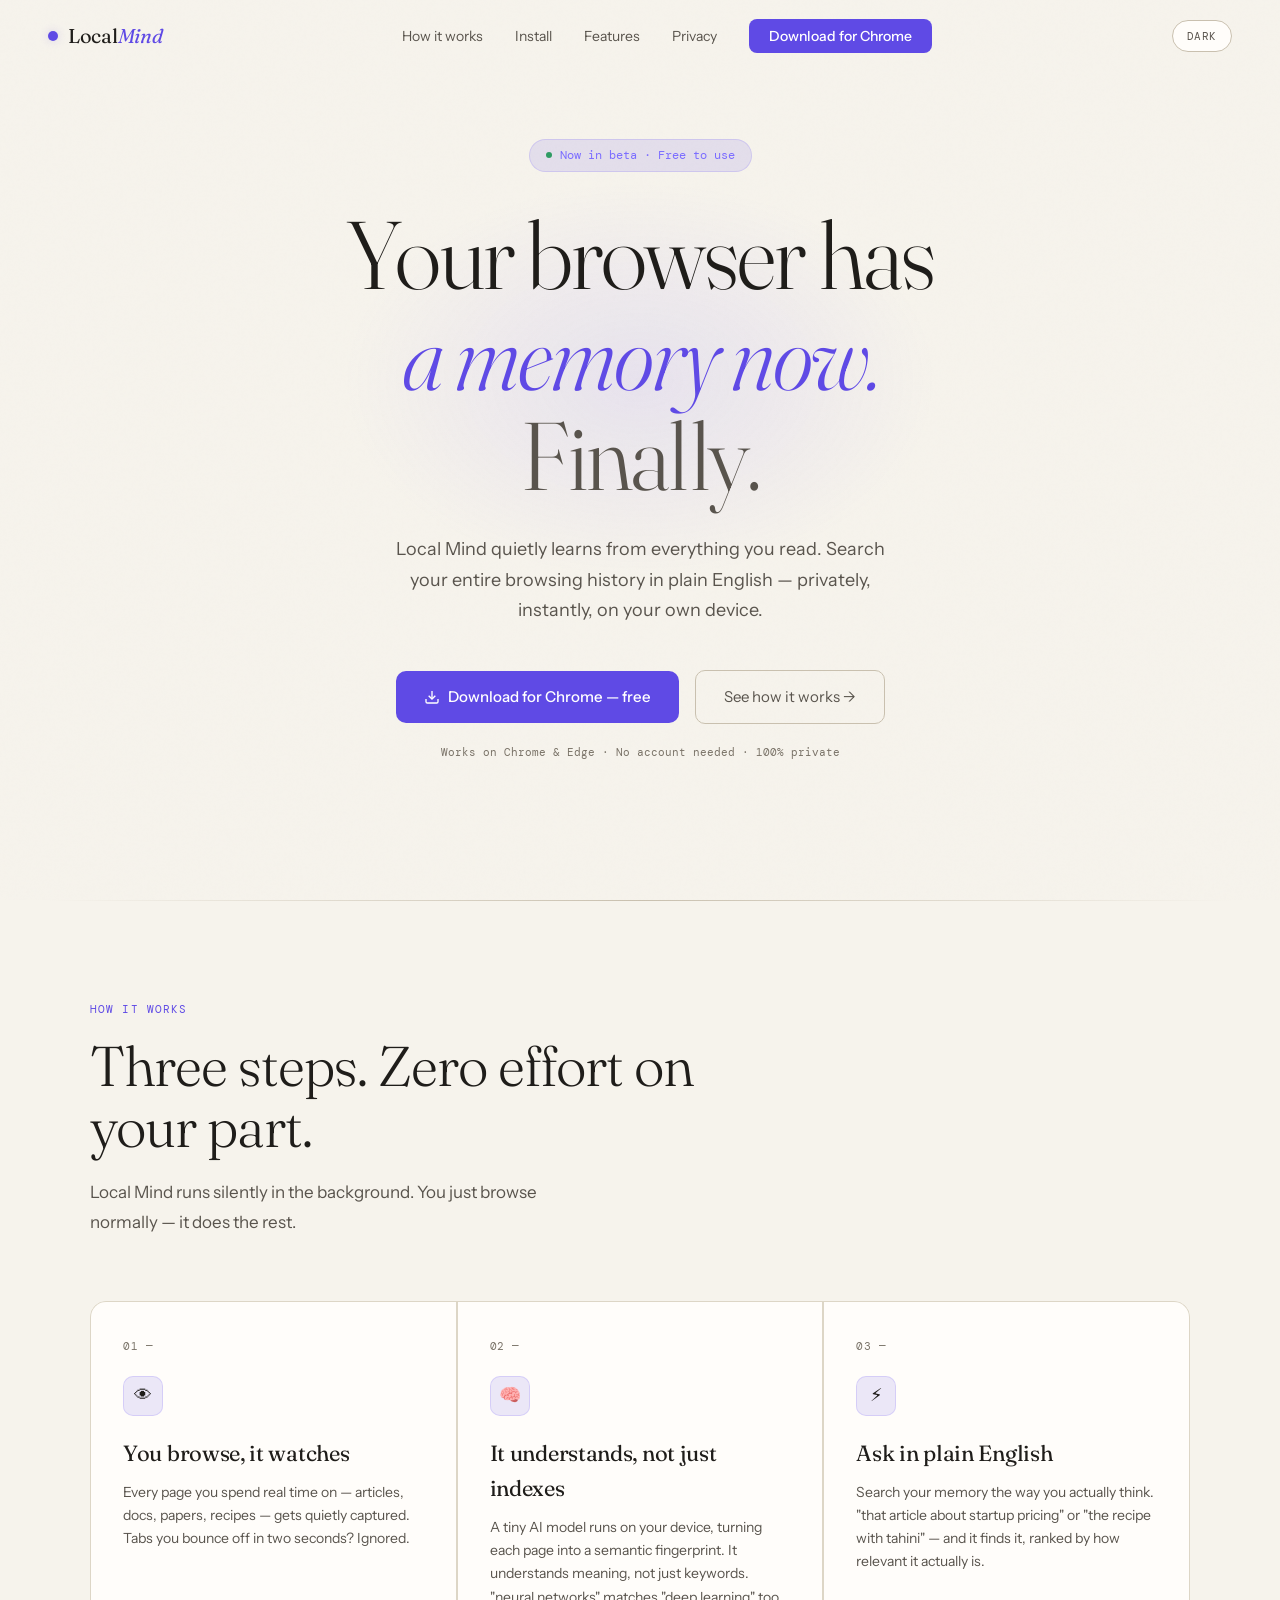
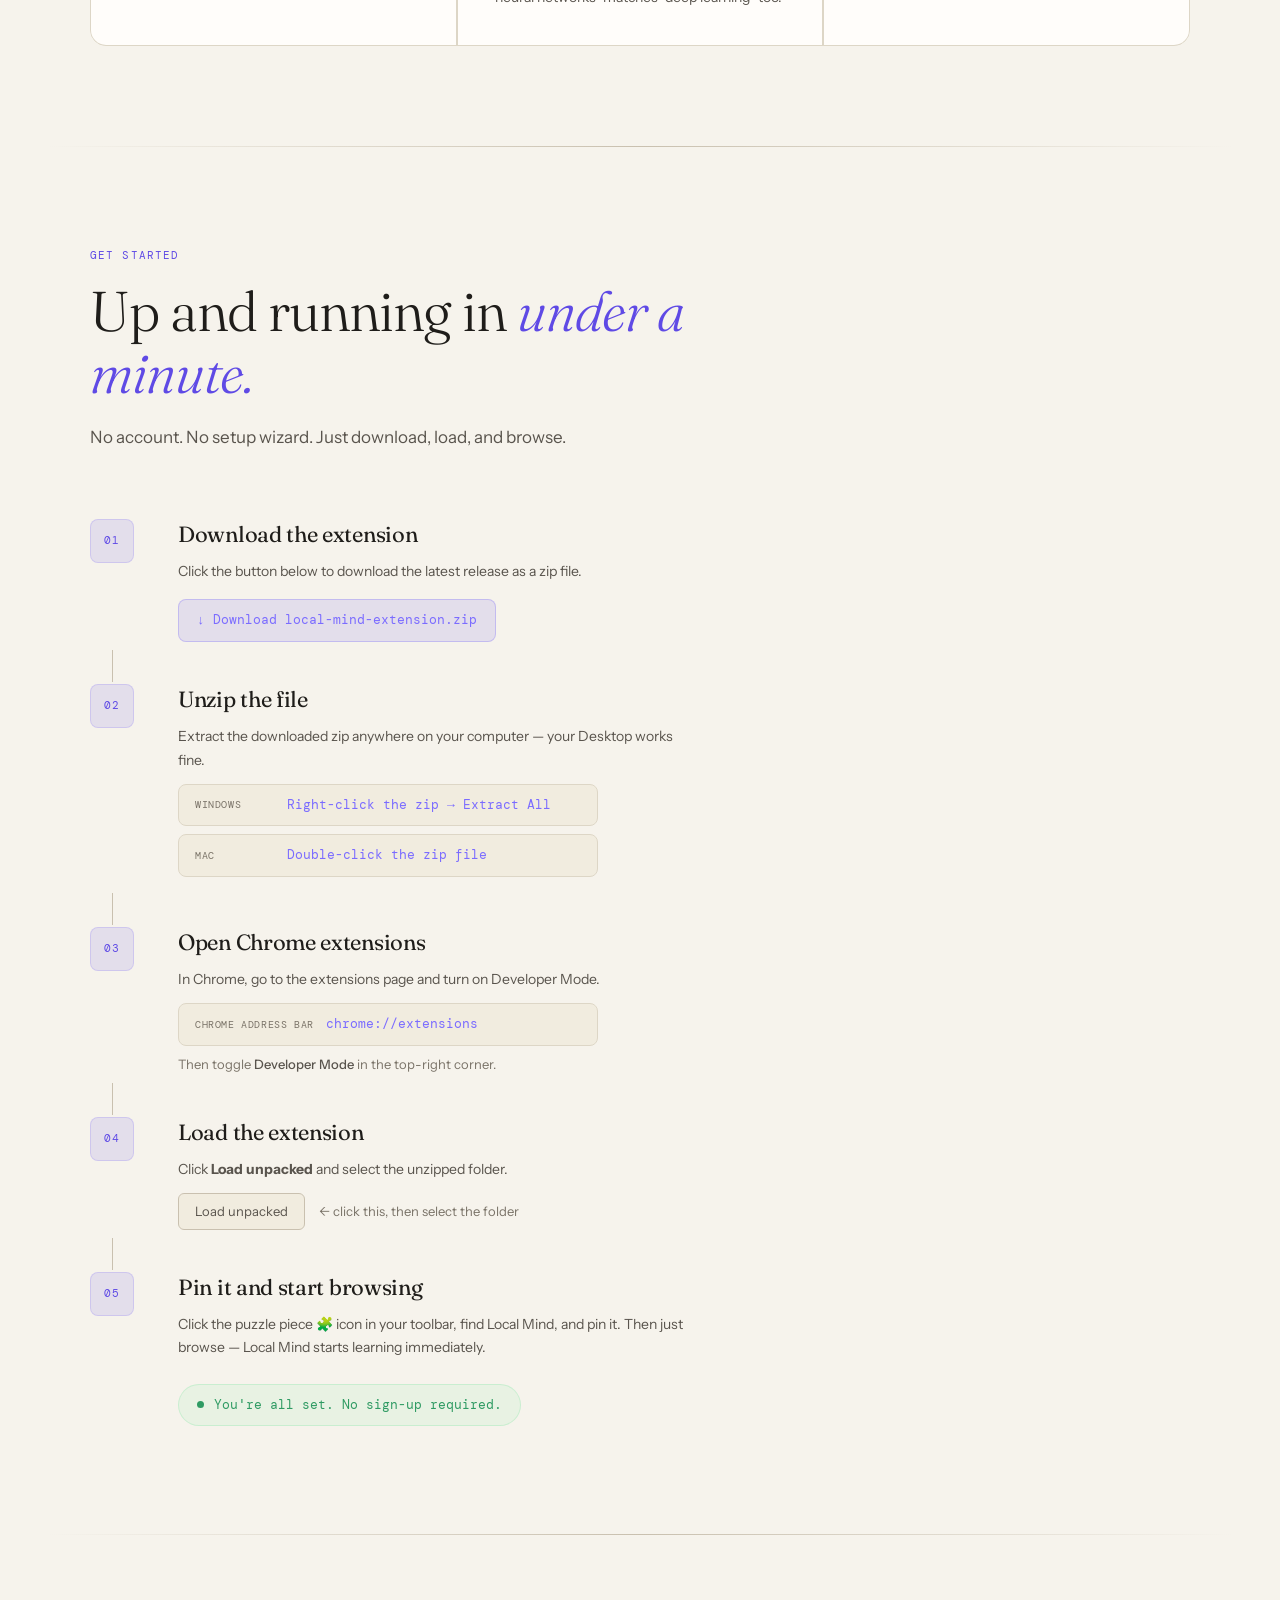
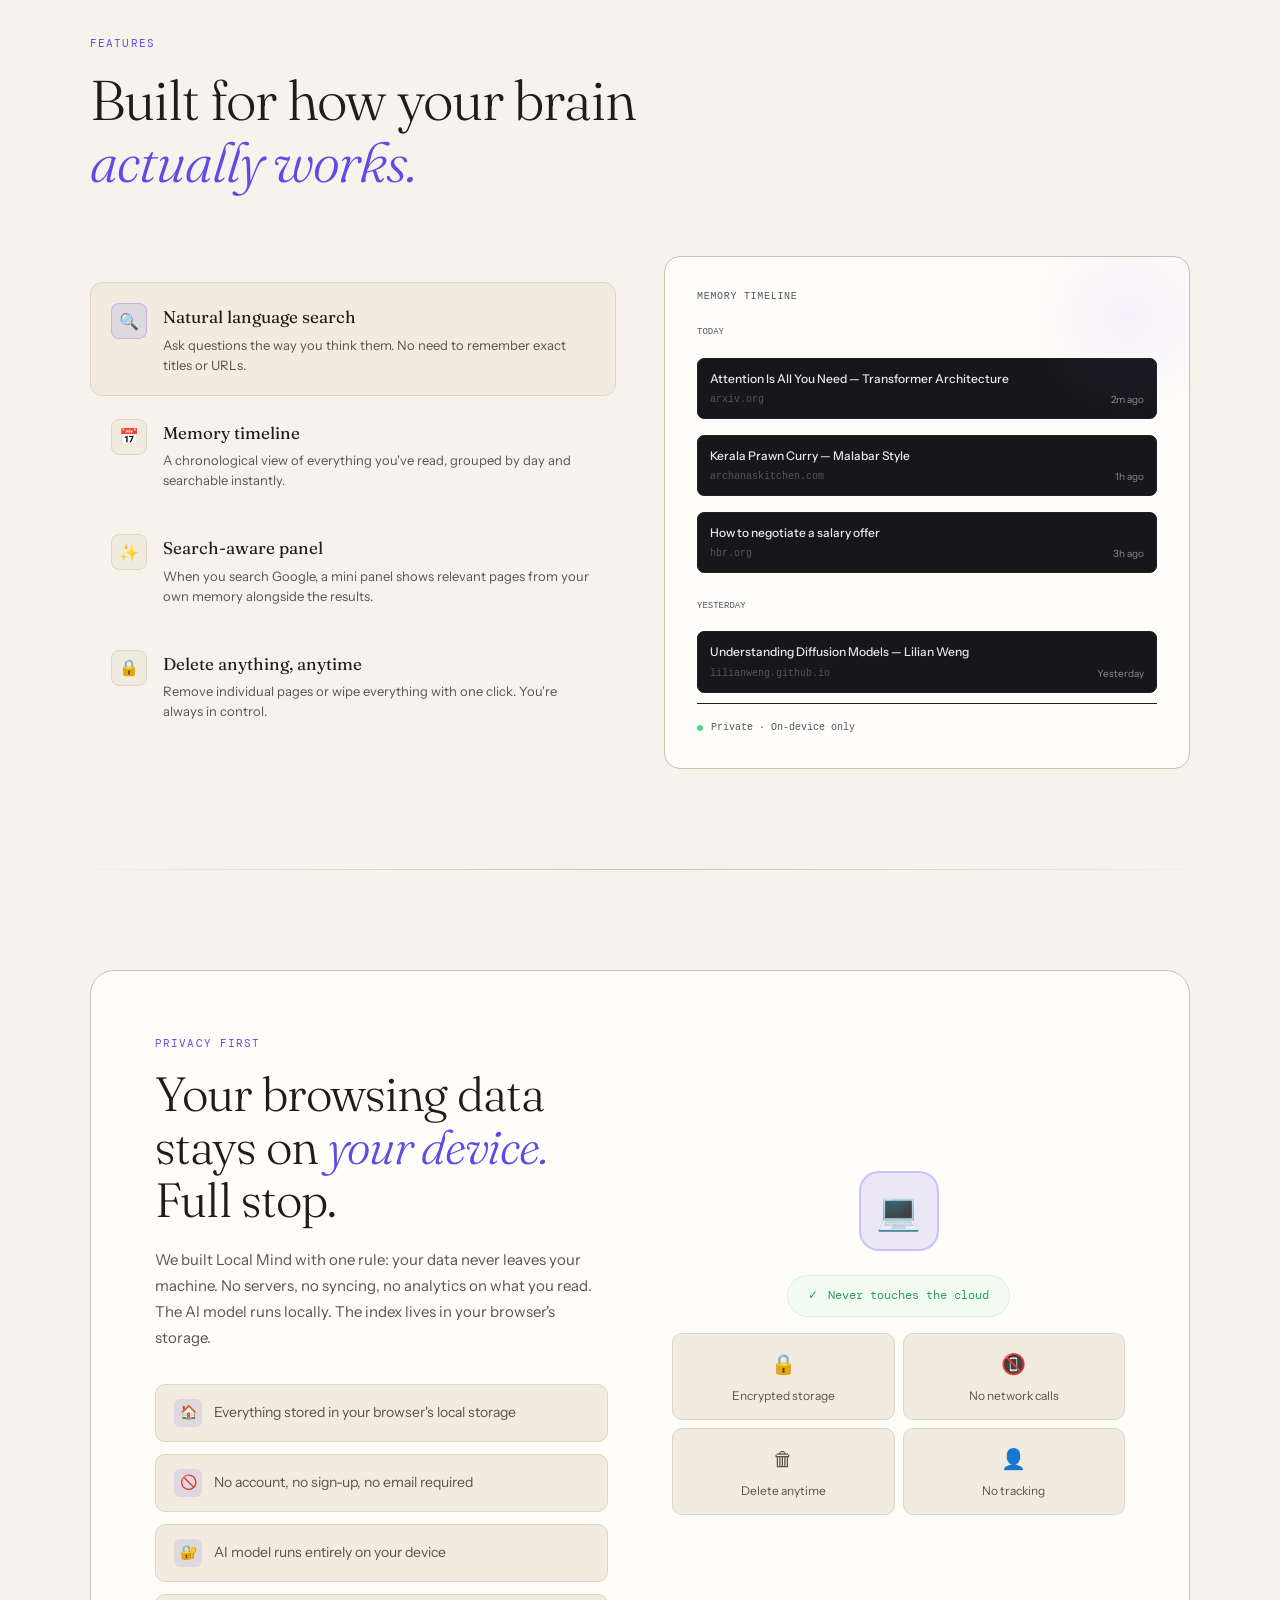
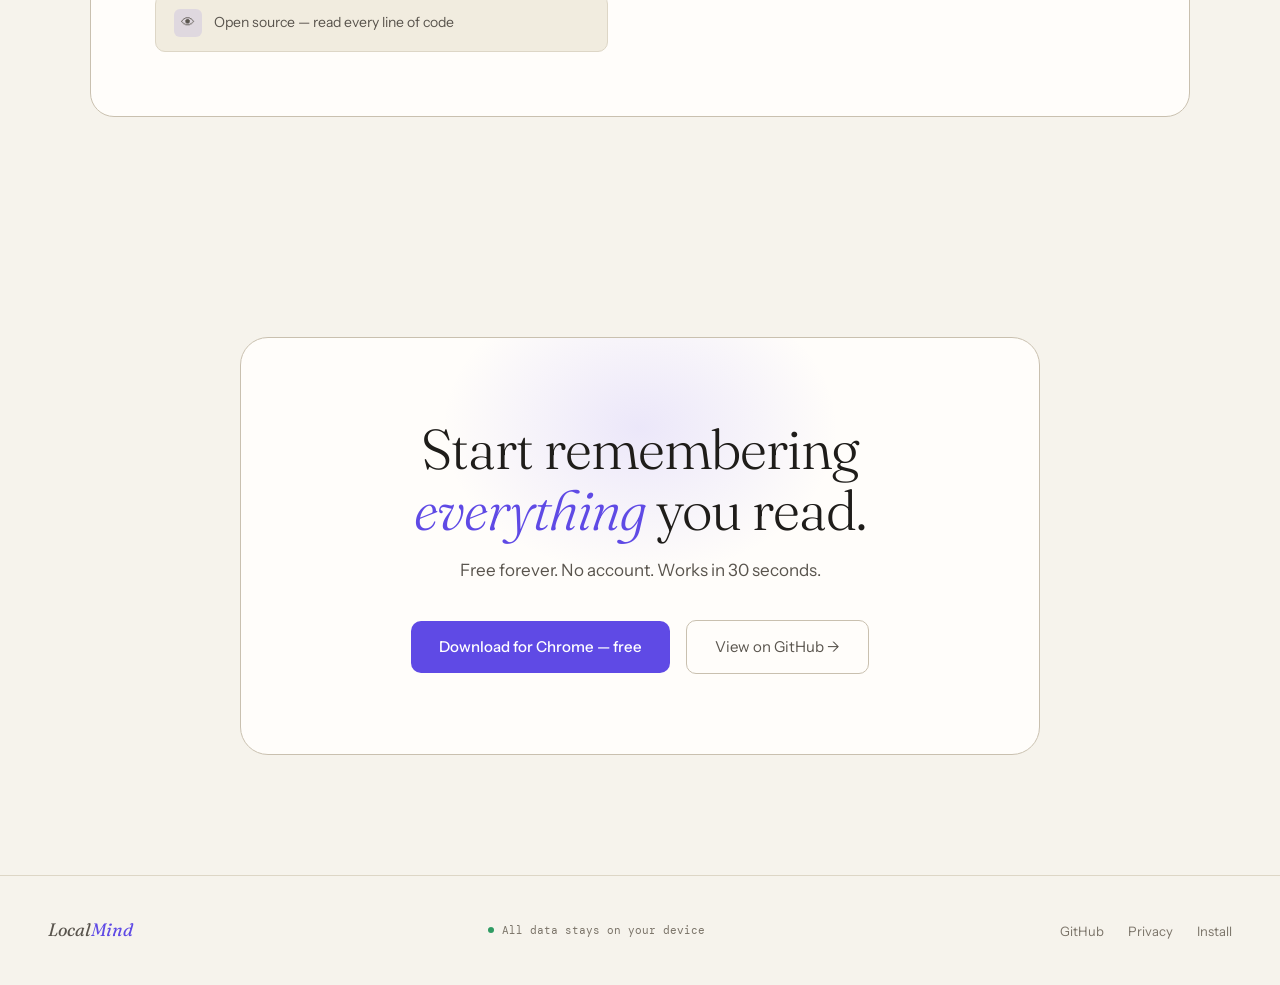
==== commit d85acbbd: "feat: update home page — remove mockup/reviews, add install guide, use home.js" ====
--- a/extension/home.html
+++ b/extension/home.html
@@ -57,7 +57,6 @@
       overflow-x: hidden;
     }
 
-    /* ── Noise overlay ─────────────────────────────────────────────── */
     body::before {
       content: '';
       position: fixed;
@@ -101,10 +100,7 @@
       transition: all 0.2s;
     }
 
-    .theme-toggle-btn:hover {
-      color: var(--text);
-      border-color: var(--text3);
-    }
+    .theme-toggle-btn:hover { color: var(--text); border-color: var(--text3); }
 
     .nav-logo {
       display: flex;
@@ -126,33 +122,15 @@
       50% { box-shadow: 0 0 20px rgba(124,106,247,0.5); }
     }
 
-    .nav-logo-text {
-      font-family: var(--serif);
-      font-size: 20px;
-      color: var(--text);
-      letter-spacing: -0.3px;
-    }
-
+    .nav-logo-text { font-family: var(--serif); font-size: 20px; color: var(--text); letter-spacing: -0.3px; }
     .nav-logo-text em { font-style: italic; color: var(--accent); }
 
-    .nav-links {
-      display: flex;
-      align-items: center;
-      gap: 32px;
-      list-style: none;
-    }
-
-    .nav-links a {
-      color: var(--text2);
-      text-decoration: none;
-      font-size: 14px;
-      transition: color 0.15s;
-    }
-
+    .nav-links { display: flex; align-items: center; gap: 32px; list-style: none; }
+    .nav-links a { color: var(--text2); text-decoration: none; font-size: 14px; transition: color 0.15s; }
     .nav-links a:hover { color: var(--text); }
 
     .nav-cta {
-      background: var(--accent);
+      background: var(--accent) !important;
       color: white !important;
       padding: 8px 20px;
       border-radius: 8px;
@@ -160,8 +138,7 @@
       font-weight: 500;
       transition: background 0.15s !important;
     }
-
-    .nav-cta:hover { background: #6b59e0 !important; color: white !important; }
+    .nav-cta:hover { background: #6b59e0 !important; }
 
     /* ── Hero ──────────────────────────────────────────────────────── */
     .hero {
@@ -171,19 +148,16 @@
       align-items: center;
       justify-content: center;
       text-align: center;
-      padding: 120px 24px 80px;
+      padding: 120px 24px 120px;
       position: relative;
     }
 
-    /* Radial glow behind hero */
     .hero::after {
       content: '';
       position: absolute;
-      top: 20%;
-      left: 50%;
+      top: 20%; left: 50%;
       transform: translateX(-50%);
-      width: 600px;
-      height: 400px;
+      width: 600px; height: 400px;
       background: radial-gradient(ellipse, rgba(124,106,247,0.12) 0%, transparent 70%);
       pointer-events: none;
       z-index: 0;
@@ -226,17 +200,8 @@
       animation: fadeUp 0.8s 0.1s ease both;
     }
 
-    .hero-title em {
-      font-style: italic;
-      color: var(--accent);
-      font-weight: 300;
-    }
-
-    .hero-title .line2 {
-      display: block;
-      color: var(--text2);
-      font-weight: 300;
-    }
+    .hero-title em { font-style: italic; color: var(--accent); font-weight: 300; }
+    .hero-title .line2 { display: block; color: var(--text2); font-weight: 300; }
 
     .hero-sub {
       font-size: 18px;
@@ -244,7 +209,6 @@
       max-width: 520px;
       margin: 28px auto 0;
       line-height: 1.7;
-      font-weight: 400;
       position: relative;
       z-index: 1;
       animation: fadeUp 0.8s 0.2s ease both;
@@ -296,10 +260,7 @@
       transition: all 0.2s;
     }
 
-    .btn-secondary:hover {
-      color: var(--text);
-      border-color: var(--text3);
-    }
+    .btn-secondary:hover { color: var(--text); border-color: var(--text3); }
 
     .hero-note {
       margin-top: 20px;
@@ -311,178 +272,9 @@
       animation: fadeUp 0.8s 0.4s ease both;
     }
 
-    /* ── Browser mockup ────────────────────────────────────────────── */
-    .hero-visual {
-      margin-top: 80px;
-      position: relative;
-      z-index: 1;
-      animation: fadeUp 0.8s 0.5s ease both;
-      width: 100%;
-      max-width: 900px;
-    }
-
-    .browser-frame {
-      background: var(--bg3);
-      border: 1px solid var(--border2);
-      border-radius: 16px;
-      overflow: hidden;
-      box-shadow: 0 40px 120px rgba(0,0,0,0.6), 0 0 0 1px rgba(255,255,255,0.03);
-    }
-
-    .browser-bar {
-      background: var(--bg2);
-      border-bottom: 1px solid var(--border);
-      padding: 12px 16px;
-      display: flex;
-      align-items: center;
-      gap: 12px;
-    }
-
-    .browser-dots {
-      display: flex;
-      gap: 6px;
-    }
-
-    .browser-dots span {
-      width: 10px; height: 10px;
-      border-radius: 50%;
-      background: var(--border2);
-    }
-
-    .browser-url {
-      flex: 1;
-      background: var(--bg3);
-      border: 1px solid var(--border);
-      border-radius: 6px;
-      padding: 5px 12px;
-      font-family: var(--mono);
-      font-size: 11px;
-      color: var(--text3);
-      text-align: center;
-    }
-
-    .browser-content {
-      display: grid;
-      grid-template-columns: 1fr 280px;
-      min-height: 340px;
-    }
-
-    .browser-main {
-      padding: 28px;
-      border-right: 1px solid var(--border);
-    }
-
-    .search-results-mock {
-      display: flex;
-      flex-direction: column;
-      gap: 20px;
-    }
-
-    .mock-result {
-      display: flex;
-      flex-direction: column;
-      gap: 4px;
-      animation: fadeUp 0.5s ease both;
-    }
-
-    .mock-result:nth-child(1) { animation-delay: 0.6s; }
-    .mock-result:nth-child(2) { animation-delay: 0.7s; }
-    .mock-result:nth-child(3) { animation-delay: 0.8s; }
-
-    .mock-url { font-size: 11px; color: var(--text3); font-family: var(--mono); }
-    .mock-title { font-size: 15px; color: #7ca5f7; text-decoration: underline; cursor: pointer; }
-    .mock-snippet { font-size: 12px; color: var(--text2); line-height: 1.5; }
-    .mock-snippet mark { background: rgba(124,106,247,0.2); color: var(--accent2); border-radius: 2px; padding: 0 2px; }
-
-    /* Mini panel inside browser */
-    .mini-panel {
-      background: #0e0e10;
-      display: flex;
-      flex-direction: column;
-    }
-
-    .mp-header {
-      padding: 14px 14px 10px;
-      border-bottom: 1px solid var(--border);
-      display: flex;
-      align-items: center;
-      justify-content: space-between;
-    }
-
-    .mp-logo {
-      font-family: var(--serif);
-      font-style: italic;
-      font-size: 14px;
-      color: var(--accent);
-      display: flex;
-      align-items: center;
-      gap: 6px;
-    }
-
-    .mp-dot {
-      width: 6px; height: 6px;
-      border-radius: 50%;
-      background: var(--accent);
-      animation: pulse 2s ease-in-out infinite;
-    }
-
-    .mp-label {
-      font-family: var(--mono);
-      font-size: 9px;
-      color: var(--text3);
-      text-transform: uppercase;
-      letter-spacing: 0.07em;
-      padding: 10px 14px 6px;
-    }
-
-    .mp-cards {
-      display: flex;
-      flex-direction: column;
-      gap: 5px;
-      padding: 0 10px;
-      flex: 1;
-    }
-
-    .mp-card {
-      background: #17171a;
-      border: 1px solid #1e1e24;
-      border-radius: 7px;
-      padding: 8px 10px;
-      animation: fadeUp 0.4s ease both;
-    }
-
-    .mp-card:nth-child(1) { animation-delay: 0.9s; }
-    .mp-card:nth-child(2) { animation-delay: 1.0s; }
-    .mp-card:nth-child(3) { animation-delay: 1.1s; }
-
-    .mp-card-title {
-      font-size: 11px;
-      font-weight: 500;
-      color: var(--text);
-      line-height: 1.3;
-      margin-bottom: 3px;
-    }
-
-    .mp-card-meta {
-      display: flex;
-      justify-content: space-between;
-      align-items: center;
-    }
-
-    .mp-card-domain { font-family: var(--mono); font-size: 9px; color: var(--text3); }
-    .mp-card-score { font-family: var(--mono); font-size: 9px; color: var(--accent); background: var(--accent-dim); border-radius: 3px; padding: 1px 4px; }
-
     /* ── Sections ──────────────────────────────────────────────────── */
-    section {
-      padding: 100px 24px;
-      position: relative;
-      z-index: 1;
-    }
-
-    .container {
-      max-width: 1100px;
-      margin: 0 auto;
-    }
+    section { padding: 100px 24px; position: relative; z-index: 1; }
+    .container { max-width: 1100px; margin: 0 auto; }
 
     .section-label {
       font-family: var(--mono);
@@ -505,13 +297,7 @@
     }
 
     .section-title em { font-style: italic; color: var(--accent); }
-
-    .section-body {
-      font-size: 17px;
-      color: var(--text2);
-      max-width: 500px;
-      line-height: 1.75;
-    }
+    .section-body { font-size: 17px; color: var(--text2); max-width: 500px; line-height: 1.75; }
 
     /* ── How it works ──────────────────────────────────────────────── */
     .how-grid {
@@ -525,22 +311,10 @@
       overflow: hidden;
     }
 
-    .how-item {
-      background: var(--bg2);
-      padding: 36px 32px;
-      position: relative;
-      transition: background 0.2s;
-    }
-
+    .how-item { background: var(--bg2); padding: 36px 32px; transition: background 0.2s; }
     .how-item:hover { background: var(--bg3); }
 
-    .how-num {
-      font-family: var(--mono);
-      font-size: 11px;
-      color: var(--text3);
-      margin-bottom: 20px;
-      letter-spacing: 0.05em;
-    }
+    .how-num { font-family: var(--mono); font-size: 11px; color: var(--text3); margin-bottom: 20px; letter-spacing: 0.05em; }
 
     .how-icon {
       width: 40px; height: 40px;
@@ -554,35 +328,12 @@
       font-size: 18px;
     }
 
-    .how-title {
-      font-family: var(--serif);
-      font-size: 22px;
-      font-weight: 400;
-      color: var(--text);
-      margin-bottom: 10px;
-      letter-spacing: -0.3px;
-    }
-
-    .how-desc {
-      font-size: 14px;
-      color: var(--text2);
-      line-height: 1.65;
-    }
+    .how-title { font-family: var(--serif); font-size: 22px; font-weight: 400; color: var(--text); margin-bottom: 10px; letter-spacing: -0.3px; }
+    .how-desc { font-size: 14px; color: var(--text2); line-height: 1.65; }
 
     /* ── Features ──────────────────────────────────────────────────── */
-    .features-wrap {
-      display: grid;
-      grid-template-columns: 1fr 1fr;
-      gap: 48px;
-      align-items: center;
-      margin-top: 64px;
-    }
-
-    .feature-list {
-      display: flex;
-      flex-direction: column;
-      gap: 2px;
-    }
+    .features-wrap { display: grid; grid-template-columns: 1fr 1fr; gap: 48px; align-items: center; margin-top: 64px; }
+    .feature-list { display: flex; flex-direction: column; gap: 2px; }
 
     .feature-item {
       display: flex;
@@ -595,16 +346,8 @@
       border: 1px solid transparent;
     }
 
-    .feature-item:hover, .feature-item.active {
-      background: var(--bg3);
-      border-color: var(--border);
-    }
-
-    .feature-item.active .feature-icon {
-      background: var(--accent-dim);
-      border-color: rgba(124,106,247,0.3);
-      color: var(--accent);
-    }
+    .feature-item:hover, .feature-item.active { background: var(--bg3); border-color: var(--border); }
+    .feature-item.active .feature-icon { background: var(--accent-dim); border-color: rgba(124,106,247,0.3); color: var(--accent); }
 
     .feature-icon {
       width: 36px; height: 36px;
@@ -619,19 +362,8 @@
       transition: all 0.15s;
     }
 
-    .feature-text h3 {
-      font-family: var(--serif);
-      font-size: 17px;
-      font-weight: 400;
-      color: var(--text);
-      margin-bottom: 4px;
-    }
-
-    .feature-text p {
-      font-size: 13px;
-      color: var(--text2);
-      line-height: 1.55;
-    }
+    .feature-text h3 { font-family: var(--serif); font-size: 17px; font-weight: 400; color: var(--text); margin-bottom: 4px; }
+    .feature-text p { font-size: 13px; color: var(--text2); line-height: 1.55; }
 
     .feature-visual {
       background: var(--bg2);
@@ -655,7 +387,9 @@
       pointer-events: none;
     }
 
-    /* ── Privacy section ───────────────────────────────────────────── */
+    .mp-card { background: #17171a; border: 1px solid #1e1e24; border-radius: 7px; padding: 8px 10px; }
+
+    /* ── Privacy ───────────────────────────────────────────────────── */
     .privacy-wrap {
       background: var(--bg2);
       border: 1px solid var(--border2);
@@ -667,12 +401,7 @@
       align-items: center;
     }
 
-    .privacy-badges {
-      display: flex;
-      flex-direction: column;
-      gap: 12px;
-      margin-top: 32px;
-    }
+    .privacy-badges { display: flex; flex-direction: column; gap: 12px; margin-top: 32px; }
 
     .privacy-badge {
       display: flex;
@@ -697,12 +426,7 @@
       flex-shrink: 0;
     }
 
-    .privacy-graphic {
-      display: flex;
-      flex-direction: column;
-      gap: 16px;
-      align-items: center;
-    }
+    .privacy-graphic { display: flex; flex-direction: column; gap: 16px; align-items: center; }
 
     .device-icon {
       width: 80px; height: 80px;
@@ -729,12 +453,7 @@
       color: var(--green);
     }
 
-    .lock-items {
-      display: grid;
-      grid-template-columns: 1fr 1fr;
-      gap: 8px;
-      width: 100%;
-    }
+    .lock-items { display: grid; grid-template-columns: 1fr 1fr; gap: 8px; width: 100%; }
 
     .lock-item {
       background: var(--bg3);
@@ -748,62 +467,8 @@
 
     .lock-item span { display: block; font-size: 20px; margin-bottom: 6px; }
 
-    /* ── Testimonials / quotes ─────────────────────────────────────── */
-    .quotes-grid {
-      display: grid;
-      grid-template-columns: repeat(3, 1fr);
-      gap: 16px;
-      margin-top: 56px;
-    }
-
-    .quote-card {
-      background: var(--bg2);
-      border: 1px solid var(--border);
-      border-radius: 14px;
-      padding: 28px;
-      transition: border-color 0.2s;
-    }
-
-    .quote-card:hover { border-color: var(--border2); }
-
-    .quote-text {
-      font-family: var(--serif);
-      font-size: 17px;
-      font-weight: 300;
-      font-style: italic;
-      color: var(--text);
-      line-height: 1.6;
-      margin-bottom: 20px;
-    }
-
-    .quote-author {
-      display: flex;
-      align-items: center;
-      gap: 10px;
-    }
-
-    .quote-avatar {
-      width: 32px; height: 32px;
-      border-radius: 50%;
-      background: var(--accent-dim);
-      border: 1px solid rgba(124,106,247,0.2);
-      display: flex;
-      align-items: center;
-      justify-content: center;
-      font-size: 13px;
-      font-weight: 500;
-      color: var(--accent);
-      font-family: var(--mono);
-    }
-
-    .quote-name { font-size: 13px; color: var(--text2); }
-    .quote-role { font-size: 11px; color: var(--text3); font-family: var(--mono); }
-
     /* ── CTA ───────────────────────────────────────────────────────── */
-    .cta-section {
-      text-align: center;
-      padding: 120px 24px;
-    }
+    .cta-section { text-align: center; padding: 120px 24px; }
 
     .cta-wrap {
       background: var(--bg2);
@@ -826,36 +491,10 @@
       pointer-events: none;
     }
 
-    .cta-title {
-      font-family: var(--serif);
-      font-size: clamp(36px, 5vw, 56px);
-      font-weight: 300;
-      letter-spacing: -1px;
-      line-height: 1.1;
-      color: var(--text);
-      margin-bottom: 16px;
-      position: relative;
-      z-index: 1;
-    }
-
+    .cta-title { font-family: var(--serif); font-size: clamp(36px, 5vw, 56px); font-weight: 300; letter-spacing: -1px; line-height: 1.1; color: var(--text); margin-bottom: 16px; position: relative; z-index: 1; }
     .cta-title em { font-style: italic; color: var(--accent); }
-
-    .cta-sub {
-      font-size: 17px;
-      color: var(--text2);
-      margin-bottom: 36px;
-      position: relative;
-      z-index: 1;
-    }
-
-    .cta-actions {
-      display: flex;
-      align-items: center;
-      justify-content: center;
-      gap: 16px;
-      position: relative;
-      z-index: 1;
-    }
+    .cta-sub { font-size: 17px; color: var(--text2); margin-bottom: 36px; position: relative; z-index: 1; }
+    .cta-actions { display: flex; align-items: center; justify-content: center; gap: 16px; position: relative; z-index: 1; }
 
     /* ── Footer ────────────────────────────────────────────────────── */
     footer {
@@ -868,73 +507,171 @@
       z-index: 1;
     }
 
-    .footer-logo {
-      font-family: var(--serif);
-      font-style: italic;
-      font-size: 18px;
-      color: var(--text2);
-    }
-
+    .footer-logo { font-family: var(--serif); font-style: italic; font-size: 18px; color: var(--text2); }
     .footer-logo em { color: var(--accent); }
 
-    .footer-note {
-      font-family: var(--mono);
-      font-size: 11px;
-      color: var(--text3);
-      display: flex;
-      align-items: center;
-      gap: 8px;
-    }
-
-    .footer-note span {
-      width: 6px; height: 6px;
-      border-radius: 50%;
-      background: var(--green);
-    }
-
-    .footer-links {
-      display: flex;
-      gap: 24px;
-      list-style: none;
-    }
-
-    .footer-links a {
-      font-size: 13px;
-      color: var(--text3);
-      text-decoration: none;
-      transition: color 0.15s;
-    }
-
+    .footer-note { font-family: var(--mono); font-size: 11px; color: var(--text3); display: flex; align-items: center; gap: 8px; }
+    .footer-note span { width: 6px; height: 6px; border-radius: 50%; background: var(--green); }
+
+    .footer-links { display: flex; gap: 24px; list-style: none; }
+    .footer-links a { font-size: 13px; color: var(--text3); text-decoration: none; transition: color 0.15s; }
     .footer-links a:hover { color: var(--text2); }
 
-    /* ── Divider ───────────────────────────────────────────────────── */
-    .divider {
-      height: 1px;
-      background: linear-gradient(90deg, transparent, var(--border2), transparent);
-      margin: 0 48px;
-    }
-
-    /* ── Animations ────────────────────────────────────────────────── */
+    .divider { height: 1px; background: linear-gradient(90deg, transparent, var(--border2), transparent); margin: 0 48px; }
+
     @keyframes fadeUp {
       from { opacity: 0; transform: translateY(20px); }
       to   { opacity: 1; transform: translateY(0); }
     }
 
-    .reveal {
-      opacity: 0;
-      transform: translateY(24px);
-      transition: opacity 0.7s ease, transform 0.7s ease;
-    }
-
-    .reveal.visible {
-      opacity: 1;
-      transform: translateY(0);
-    }
-
-    /* ── Scrollbar ─────────────────────────────────────────────────── */
+    .reveal { opacity: 0; transform: translateY(24px); transition: opacity 0.7s ease, transform 0.7s ease; }
+    .reveal.visible { opacity: 1; transform: translateY(0); }
+
     ::-webkit-scrollbar { width: 6px; }
     ::-webkit-scrollbar-track { background: var(--bg); }
     ::-webkit-scrollbar-thumb { background: var(--border2); border-radius: 3px; }
+
+    /* ── Installation Guide ────────────────────────────────────────── */
+
+    .install-steps {
+      margin-top: 64px;
+      display: flex;
+      flex-direction: column;
+    }
+
+    .install-step {
+      display: grid;
+      grid-template-columns: 64px 1fr;
+      gap: 24px;
+      align-items: flex-start;
+    }
+
+    .step-num {
+      font-family: var(--mono);
+      font-size: 11px;
+      color: var(--accent);
+      background: var(--accent-dim);
+      border: 1px solid rgba(124,106,247,0.2);
+      border-radius: 8px;
+      width: 44px;
+      height: 44px;
+      display: flex;
+      align-items: center;
+      justify-content: center;
+      letter-spacing: 0.05em;
+      flex-shrink: 0;
+      margin-top: 2px;
+    }
+
+    .install-connector {
+      width: 1px;
+      height: 32px;
+      background: var(--border2);
+      margin-left: 22px;
+    }
+
+    .step-content { padding-bottom: 8px; }
+
+    .step-title {
+      font-family: var(--serif);
+      font-size: 22px;
+      font-weight: 400;
+      color: var(--text);
+      letter-spacing: -0.3px;
+      margin-bottom: 8px;
+    }
+
+    .step-desc {
+      font-size: 14px;
+      color: var(--text2);
+      line-height: 1.65;
+      margin-bottom: 12px;
+      max-width: 520px;
+    }
+
+    .step-tip { font-size: 13px; color: var(--text3); margin-top: 8px; }
+    .step-tip strong { color: var(--text2); font-weight: 500; }
+
+    .step-code {
+      display: flex;
+      align-items: center;
+      gap: 12px;
+      background: var(--bg3);
+      border: 1px solid var(--border);
+      border-radius: 8px;
+      padding: 10px 16px;
+      margin-bottom: 8px;
+      max-width: 420px;
+    }
+
+    .code-label {
+      font-family: var(--mono);
+      font-size: 10px;
+      color: var(--text3);
+      text-transform: uppercase;
+      letter-spacing: 0.06em;
+      flex-shrink: 0;
+      min-width: 80px;
+    }
+
+    .step-code code { font-family: var(--mono); font-size: 13px; color: var(--accent2); }
+
+    .step-btn {
+      display: inline-flex;
+      align-items: center;
+      gap: 8px;
+      background: var(--accent-dim);
+      border: 1px solid rgba(124,106,247,0.3);
+      border-radius: 8px;
+      color: var(--accent2);
+      font-family: var(--mono);
+      font-size: 13px;
+      padding: 10px 18px;
+      text-decoration: none;
+      transition: all 0.2s;
+      margin-top: 4px;
+    }
+
+    .step-btn:hover {
+      background: rgba(124,106,247,0.2);
+      border-color: var(--accent);
+      color: var(--accent);
+    }
+
+    .step-visual { display: flex; align-items: center; gap: 14px; margin-top: 8px; }
+
+    .mock-chrome-btn {
+      background: var(--bg3);
+      border: 1px solid var(--border2);
+      border-radius: 6px;
+      padding: 7px 16px;
+      font-size: 13px;
+      color: var(--text2);
+      font-family: var(--sans);
+      cursor: default;
+    }
+
+    .step-done {
+      display: inline-flex;
+      align-items: center;
+      gap: 10px;
+      margin-top: 12px;
+      padding: 10px 18px;
+      background: rgba(74,222,128,0.08);
+      border: 1px solid rgba(74,222,128,0.2);
+      border-radius: 999px;
+      font-size: 13px;
+      color: var(--green);
+      font-family: var(--mono);
+    }
+
+    .done-dot {
+      width: 7px;
+      height: 7px;
+      border-radius: 50%;
+      background: var(--green);
+      animation: pulse 2s ease-in-out infinite;
+    }
 
     /* ── Responsive ────────────────────────────────────────────────── */
     @media (max-width: 768px) {
@@ -943,9 +680,7 @@
       .how-grid { grid-template-columns: 1fr; }
       .features-wrap { grid-template-columns: 1fr; }
       .privacy-wrap { grid-template-columns: 1fr; padding: 40px 28px; gap: 40px; }
-      .quotes-grid { grid-template-columns: 1fr; }
-      .browser-content { grid-template-columns: 1fr; }
-      .mini-panel { display: none; }
+      .install-step { grid-template-columns: 48px 1fr; }
       footer { flex-direction: column; gap: 20px; text-align: center; }
     }
   </style>
@@ -960,9 +695,10 @@
     </a>
     <ul class="nav-links">
       <li><a href="#how">How it works</a></li>
+      <li><a href="#install">Install</a></li>
       <li><a href="#features">Features</a></li>
       <li><a href="#privacy">Privacy</a></li>
-      <li><a href="#" class="nav-cta">Add to Chrome</a></li>
+      <li><a href="https://github.com/ziomega/localmind/releases/download/v1.0.0-beta/local-mind-extension.zip" class="nav-cta" target="_blank">Download for Chrome</a></li>
     </ul>
     <button id="themeToggle" class="theme-toggle-btn" type="button">Light</button>
   </nav>
@@ -985,77 +721,14 @@
     </p>
 
     <div class="hero-actions">
-      <a href="#" class="btn-primary">
-        <svg width="16" height="16" viewBox="0 0 24 24" fill="none" stroke="currentColor" stroke-width="2"><path d="M12 2C6.48 2 2 6.48 2 12s4.48 10 10 10 10-4.48 10-10S17.52 2 12 2z"/><path d="M12 8v8M8 12h8"/></svg>
-        Add to Chrome — it's free
+      <a href="https://github.com/ziomega/localmind/releases/download/v1.0.0-beta/local-mind-extension.zip" class="btn-primary" target="_blank" download>
+        <svg width="16" height="16" viewBox="0 0 24 24" fill="none" stroke="currentColor" stroke-width="2"><path d="M21 15v4a2 2 0 0 1-2 2H5a2 2 0 0 1-2-2v-4"/><polyline points="7 10 12 15 17 10"/><line x1="12" y1="15" x2="12" y2="3"/></svg>
+        Download for Chrome — free
       </a>
       <a href="#how" class="btn-secondary">See how it works →</a>
     </div>
 
     <p class="hero-note">Works on Chrome & Edge · No account needed · 100% private</p>
-
-    <!-- Browser mockup -->
-    <div class="hero-visual">
-      <div class="browser-frame">
-        <div class="browser-bar">
-          <div class="browser-dots">
-            <span></span><span></span><span></span>
-          </div>
-          <div class="browser-url">google.com/search?q=transformer+architecture+attention</div>
-        </div>
-        <div class="browser-content">
-          <div class="browser-main">
-            <div class="search-results-mock">
-              <div class="mock-result">
-                <div class="mock-url">arxiv.org › abs › 1706.03762</div>
-                <div class="mock-title">Attention Is All You Need</div>
-                <div class="mock-snippet">The dominant sequence transduction models are based on complex recurrent or convolutional neural networks... <mark>attention mechanisms</mark> allow modeling of dependencies...</div>
-              </div>
-              <div class="mock-result">
-                <div class="mock-url">jalammar.github.io › illustrated-transformer</div>
-                <div class="mock-title">The Illustrated Transformer — Jay Alammar</div>
-                <div class="mock-snippet">A visual walkthrough of the <mark>transformer architecture</mark>, encoder-decoder structure, and multi-head <mark>attention</mark>.</div>
-              </div>
-              <div class="mock-result">
-                <div class="mock-url">distill.pub › 2016 › augmented-rnns</div>
-                <div class="mock-title">Attention and Augmented Recurrent Neural Networks</div>
-                <div class="mock-snippet">Four directions for augmenting RNNs with <mark>attention</mark>: neural Turing machines, attentional interfaces...</div>
-              </div>
-            </div>
-          </div>
-          <div class="mini-panel">
-            <div class="mp-header">
-              <div class="mp-logo"><div class="mp-dot"></div>LocalMind</div>
-              <span style="font-family:monospace;font-size:10px;color:#555560;">✕</span>
-            </div>
-            <div class="mp-label">From your memory</div>
-            <div class="mp-cards">
-              <div class="mp-card">
-                <div class="mp-card-title">The Illustrated Transformer</div>
-                <div class="mp-card-meta">
-                  <span class="mp-card-domain">jalammar.github.io</span>
-                  <span class="mp-card-score">94%</span>
-                </div>
-              </div>
-              <div class="mp-card">
-                <div class="mp-card-title">Attention Is All You Need — Paper Notes</div>
-                <div class="mp-card-meta">
-                  <span class="mp-card-domain">notion.so</span>
-                  <span class="mp-card-score">88%</span>
-                </div>
-              </div>
-              <div class="mp-card">
-                <div class="mp-card-title">CS224N Lecture 8 — Self Attention</div>
-                <div class="mp-card-meta">
-                  <span class="mp-card-domain">web.stanford.edu</span>
-                  <span class="mp-card-score">81%</span>
-                </div>
-              </div>
-            </div>
-          </div>
-        </div>
-      </div>
-    </div>
   </section>
 
   <div class="divider"></div>
@@ -1068,7 +741,6 @@
         <h2 class="section-title">Three steps. Zero effort on your part.</h2>
         <p class="section-body">Local Mind runs silently in the background. You just browse normally — it does the rest.</p>
       </div>
-
       <div class="how-grid reveal">
         <div class="how-item">
           <div class="how-num">01 —</div>
@@ -1088,6 +760,95 @@
           <div class="how-title">Ask in plain English</div>
           <p class="how-desc">Search your memory the way you actually think. "that article about startup pricing" or "the recipe with tahini" — and it finds it, ranked by how relevant it actually is.</p>
         </div>
+      </div>
+    </div>
+  </section>
+
+  <div class="divider"></div>
+
+  <!-- Installation Guide -->
+  <section id="install">
+    <div class="container">
+      <div class="reveal">
+        <div class="section-label">Get started</div>
+        <h2 class="section-title">Up and running in <em>under a minute.</em></h2>
+        <p class="section-body">No account. No setup wizard. Just download, load, and browse.</p>
+      </div>
+
+      <div class="install-steps reveal">
+
+        <div class="install-step">
+          <div class="step-num">01</div>
+          <div class="step-content">
+            <div class="step-title">Download the extension</div>
+            <p class="step-desc">Click the button below to download the latest release as a zip file.</p>
+            <a href="https://github.com/ziomega/localmind/releases/download/v1.0.0-beta/local-mind-extension.zip" class="step-btn" target="_blank" download>
+              ↓ Download local-mind-extension.zip
+            </a>
+          </div>
+        </div>
+
+        <div class="install-connector"></div>
+
+        <div class="install-step">
+          <div class="step-num">02</div>
+          <div class="step-content">
+            <div class="step-title">Unzip the file</div>
+            <p class="step-desc">Extract the downloaded zip anywhere on your computer — your Desktop works fine.</p>
+            <div class="step-code">
+              <span class="code-label">Windows</span>
+              <code>Right-click the zip → Extract All</code>
+            </div>
+            <div class="step-code">
+              <span class="code-label">Mac</span>
+              <code>Double-click the zip file</code>
+            </div>
+          </div>
+        </div>
+
+        <div class="install-connector"></div>
+
+        <div class="install-step">
+          <div class="step-num">03</div>
+          <div class="step-content">
+            <div class="step-title">Open Chrome extensions</div>
+            <p class="step-desc">In Chrome, go to the extensions page and turn on Developer Mode.</p>
+            <div class="step-code">
+              <span class="code-label">Chrome address bar</span>
+              <code>chrome://extensions</code>
+            </div>
+            <p class="step-tip">Then toggle <strong>Developer Mode</strong> in the top-right corner.</p>
+          </div>
+        </div>
+
+        <div class="install-connector"></div>
+
+        <div class="install-step">
+          <div class="step-num">04</div>
+          <div class="step-content">
+            <div class="step-title">Load the extension</div>
+            <p class="step-desc">Click <strong>Load unpacked</strong> and select the unzipped folder.</p>
+            <div class="step-visual">
+              <div class="mock-chrome-btn">Load unpacked</div>
+              <span style="color:var(--text3);font-size:13px;">← click this, then select the folder</span>
+            </div>
+          </div>
+        </div>
+
+        <div class="install-connector"></div>
+
+        <div class="install-step">
+          <div class="step-num">05</div>
+          <div class="step-content">
+            <div class="step-title">Pin it and start browsing</div>
+            <p class="step-desc">Click the puzzle piece 🧩 icon in your toolbar, find Local Mind, and pin it. Then just browse — Local Mind starts learning immediately.</p>
+            <div class="step-done">
+              <span class="done-dot"></span>
+              You're all set. No sign-up required.
+            </div>
+          </div>
+        </div>
+
       </div>
     </div>
   </section>
@@ -1101,31 +862,30 @@
         <div class="section-label">Features</div>
         <h2 class="section-title">Built for how your brain <em>actually works.</em></h2>
       </div>
-
       <div class="features-wrap">
         <div class="feature-list reveal">
-          <div class="feature-item active" data-feature="search">
+          <div class="feature-item active">
             <div class="feature-icon">🔍</div>
             <div class="feature-text">
               <h3>Natural language search</h3>
               <p>Ask questions the way you think them. No need to remember exact titles or URLs.</p>
             </div>
           </div>
-          <div class="feature-item" data-feature="timeline">
+          <div class="feature-item">
             <div class="feature-icon">📅</div>
             <div class="feature-text">
               <h3>Memory timeline</h3>
               <p>A chronological view of everything you've read, grouped by day and searchable instantly.</p>
             </div>
           </div>
-          <div class="feature-item" data-feature="trigger">
+          <div class="feature-item">
             <div class="feature-icon">✨</div>
             <div class="feature-text">
               <h3>Search-aware panel</h3>
               <p>When you search Google, a mini panel shows relevant pages from your own memory alongside the results.</p>
             </div>
           </div>
-          <div class="feature-item" data-feature="private">
+          <div class="feature-item">
             <div class="feature-icon">🔒</div>
             <div class="feature-text">
               <h3>Delete anything, anytime</h3>
@@ -1133,11 +893,9 @@
             </div>
           </div>
         </div>
-
         <div class="feature-visual reveal">
-          <!-- Animated sidebar preview -->
           <div style="font-family:monospace;font-size:10px;color:#555560;text-transform:uppercase;letter-spacing:0.07em;margin-bottom:10px;">Memory Timeline</div>
-          <div style="font-family:monospace;font-size:9px;color:#333340;margin-bottom:8px;">TODAY</div>
+          <div style="font-family:monospace;font-size:9px;color:#555560;margin-bottom:8px;">TODAY</div>
           <div class="mp-card" style="margin-bottom:6px;padding:10px 12px;">
             <div style="font-size:12px;font-weight:500;color:#e8e8ed;margin-bottom:4px;">Attention Is All You Need — Transformer Architecture</div>
             <div style="display:flex;justify-content:space-between;"><span style="font-family:monospace;font-size:10px;color:#555560;">arxiv.org</span><span style="font-size:10px;color:#888895;">2m ago</span></div>
@@ -1150,7 +908,7 @@
             <div style="font-size:12px;font-weight:500;color:#e8e8ed;margin-bottom:4px;">How to negotiate a salary offer</div>
             <div style="display:flex;justify-content:space-between;"><span style="font-family:monospace;font-size:10px;color:#555560;">hbr.org</span><span style="font-size:10px;color:#888895;">3h ago</span></div>
           </div>
-          <div style="font-family:monospace;font-size:9px;color:#333340;margin:10px 0 8px;">YESTERDAY</div>
+          <div style="font-family:monospace;font-size:9px;color:#555560;margin:10px 0 8px;">YESTERDAY</div>
           <div class="mp-card" style="padding:10px 12px;">
             <div style="font-size:12px;font-weight:500;color:#e8e8ed;margin-bottom:4px;">Understanding Diffusion Models — Lilian Weng</div>
             <div style="display:flex;justify-content:space-between;"><span style="font-family:monospace;font-size:10px;color:#555560;">lilianweng.github.io</span><span style="font-size:10px;color:#888895;">Yesterday</span></div>
@@ -1158,7 +916,6 @@
           <div style="margin-top:auto;padding-top:16px;border-top:1px solid #1e1e24;display:flex;align-items:center;gap:8px;">
             <div style="width:6px;height:6px;border-radius:50%;background:#4ade80;"></div>
             <span style="font-family:monospace;font-size:10px;color:#555560;">Private · On-device only</span>
-            <button style="margin-left:auto;background:transparent;border:1px solid #2a2a30;border-radius:5px;color:#555560;font-size:10px;padding:3px 8px;cursor:pointer;font-family:monospace;">Clear all</button>
           </div>
         </div>
       </div>
@@ -1176,91 +933,20 @@
           <h2 class="section-title" style="font-size:clamp(32px,4vw,48px);">Your browsing data stays on <em>your device.</em> Full stop.</h2>
           <p class="section-body" style="font-size:15px;margin-top:16px;">We built Local Mind with one rule: your data never leaves your machine. No servers, no syncing, no analytics on what you read. The AI model runs locally. The index lives in your browser's storage.</p>
           <div class="privacy-badges">
-            <div class="privacy-badge">
-              <div class="privacy-badge-icon">🏠</div>
-              Everything stored in your browser's local storage
-            </div>
-            <div class="privacy-badge">
-              <div class="privacy-badge-icon">🚫</div>
-              No account, no sign-up, no email required
-            </div>
-            <div class="privacy-badge">
-              <div class="privacy-badge-icon">🔐</div>
-              AI model runs entirely on your device
-            </div>
-            <div class="privacy-badge">
-              <div class="privacy-badge-icon">👁</div>
-              Open source — read every line of code
-            </div>
+            <div class="privacy-badge"><div class="privacy-badge-icon">🏠</div>Everything stored in your browser's local storage</div>
+            <div class="privacy-badge"><div class="privacy-badge-icon">🚫</div>No account, no sign-up, no email required</div>
+            <div class="privacy-badge"><div class="privacy-badge-icon">🔐</div>AI model runs entirely on your device</div>
+            <div class="privacy-badge"><div class="privacy-badge-icon">👁</div>Open source — read every line of code</div>
           </div>
         </div>
         <div class="privacy-graphic">
           <div class="device-icon">💻</div>
-          <div class="no-cloud">
-            <span>✓</span>
-            Never touches the cloud
-          </div>
+          <div class="no-cloud"><span>✓</span>Never touches the cloud</div>
           <div class="lock-items">
-            <div class="lock-item">
-              <span>🔒</span>
-              Encrypted storage
-            </div>
-            <div class="lock-item">
-              <span>📵</span>
-              No network calls
-            </div>
-            <div class="lock-item">
-              <span>🗑</span>
-              Delete anytime
-            </div>
-            <div class="lock-item">
-              <span>👤</span>
-              No tracking
-            </div>
-          </div>
-        </div>
-      </div>
-    </div>
-  </section>
-
-  <div class="divider"></div>
-
-  <!-- Quotes -->
-  <section>
-    <div class="container">
-      <div class="reveal">
-        <div class="section-label">What people are saying</div>
-        <h2 class="section-title">Built for curious people who <em>read a lot.</em></h2>
-      </div>
-      <div class="quotes-grid reveal">
-        <div class="quote-card">
-          <p class="quote-text">"I used to lose half my research because I couldn't remember where I read something. Local Mind is the first tool that actually solves this."</p>
-          <div class="quote-author">
-            <div class="quote-avatar">AK</div>
-            <div>
-              <div class="quote-name">Arjun K.</div>
-              <div class="quote-role">ML Researcher</div>
-            </div>
-          </div>
-        </div>
-        <div class="quote-card">
-          <p class="quote-text">"The fact that nothing leaves my device is what convinced me to try it. Most AI tools want your data. This one doesn't."</p>
-          <div class="quote-author">
-            <div class="quote-avatar">SM</div>
-            <div>
-              <div class="quote-name">Sara M.</div>
-              <div class="quote-role">Privacy Engineer</div>
-            </div>
-          </div>
-        </div>
-        <div class="quote-card">
-          <p class="quote-text">"It's like having a second brain that was actually paying attention while I was browsing. Searches feel like talking to someone who read everything with me."</p>
-          <div class="quote-author">
-            <div class="quote-avatar">RV</div>
-            <div>
-              <div class="quote-name">Rohan V.</div>
-              <div class="quote-role">Product Designer</div>
-            </div>
+            <div class="lock-item"><span>🔒</span>Encrypted storage</div>
+            <div class="lock-item"><span>📵</span>No network calls</div>
+            <div class="lock-item"><span>🗑</span>Delete anytime</div>
+            <div class="lock-item"><span>👤</span>No tracking</div>
           </div>
         </div>
       </div>
@@ -1273,10 +959,10 @@
       <h2 class="cta-title">Start remembering<br><em>everything</em> you read.</h2>
       <p class="cta-sub">Free forever. No account. Works in 30 seconds.</p>
       <div class="cta-actions">
-        <a href="#" class="btn-primary">
-          Add to Chrome — free
+        <a href="https://github.com/ziomega/localmind/releases/download/v1.0.0-beta/local-mind-extension.zip" class="btn-primary" target="_blank" download>
+          Download for Chrome — free
         </a>
-        <a href="https://github.com" class="btn-secondary">View on GitHub →</a>
+        <a href="https://github.com/ziomega/localmind" class="btn-secondary" target="_blank">View on GitHub →</a>
       </div>
     </div>
   </section>
@@ -1284,19 +970,15 @@
   <!-- Footer -->
   <footer>
     <div class="footer-logo">Local<em>Mind</em></div>
-    <div class="footer-note">
-      <span></span>
-      All data stays on your device
-    </div>
+    <div class="footer-note"><span></span>All data stays on your device</div>
     <ul class="footer-links">
-      <li><a href="#">GitHub</a></li>
-      <li><a href="#">Privacy</a></li>
-      <li><a href="#">Docs</a></li>
+      <li><a href="https://github.com/ziomega/localmind" target="_blank">GitHub</a></li>
+      <li><a href="#privacy">Privacy</a></li>
+      <li><a href="#install">Install</a></li>
     </ul>
   </footer>
 
-  <!-- Packaged copy of frontend/index.html; inline script lives in home.js (MV3). Re-copy markup from frontend when you change the landing page. -->
   <script src="home.js"></script>
 
 </body>
-</html>
+</html>
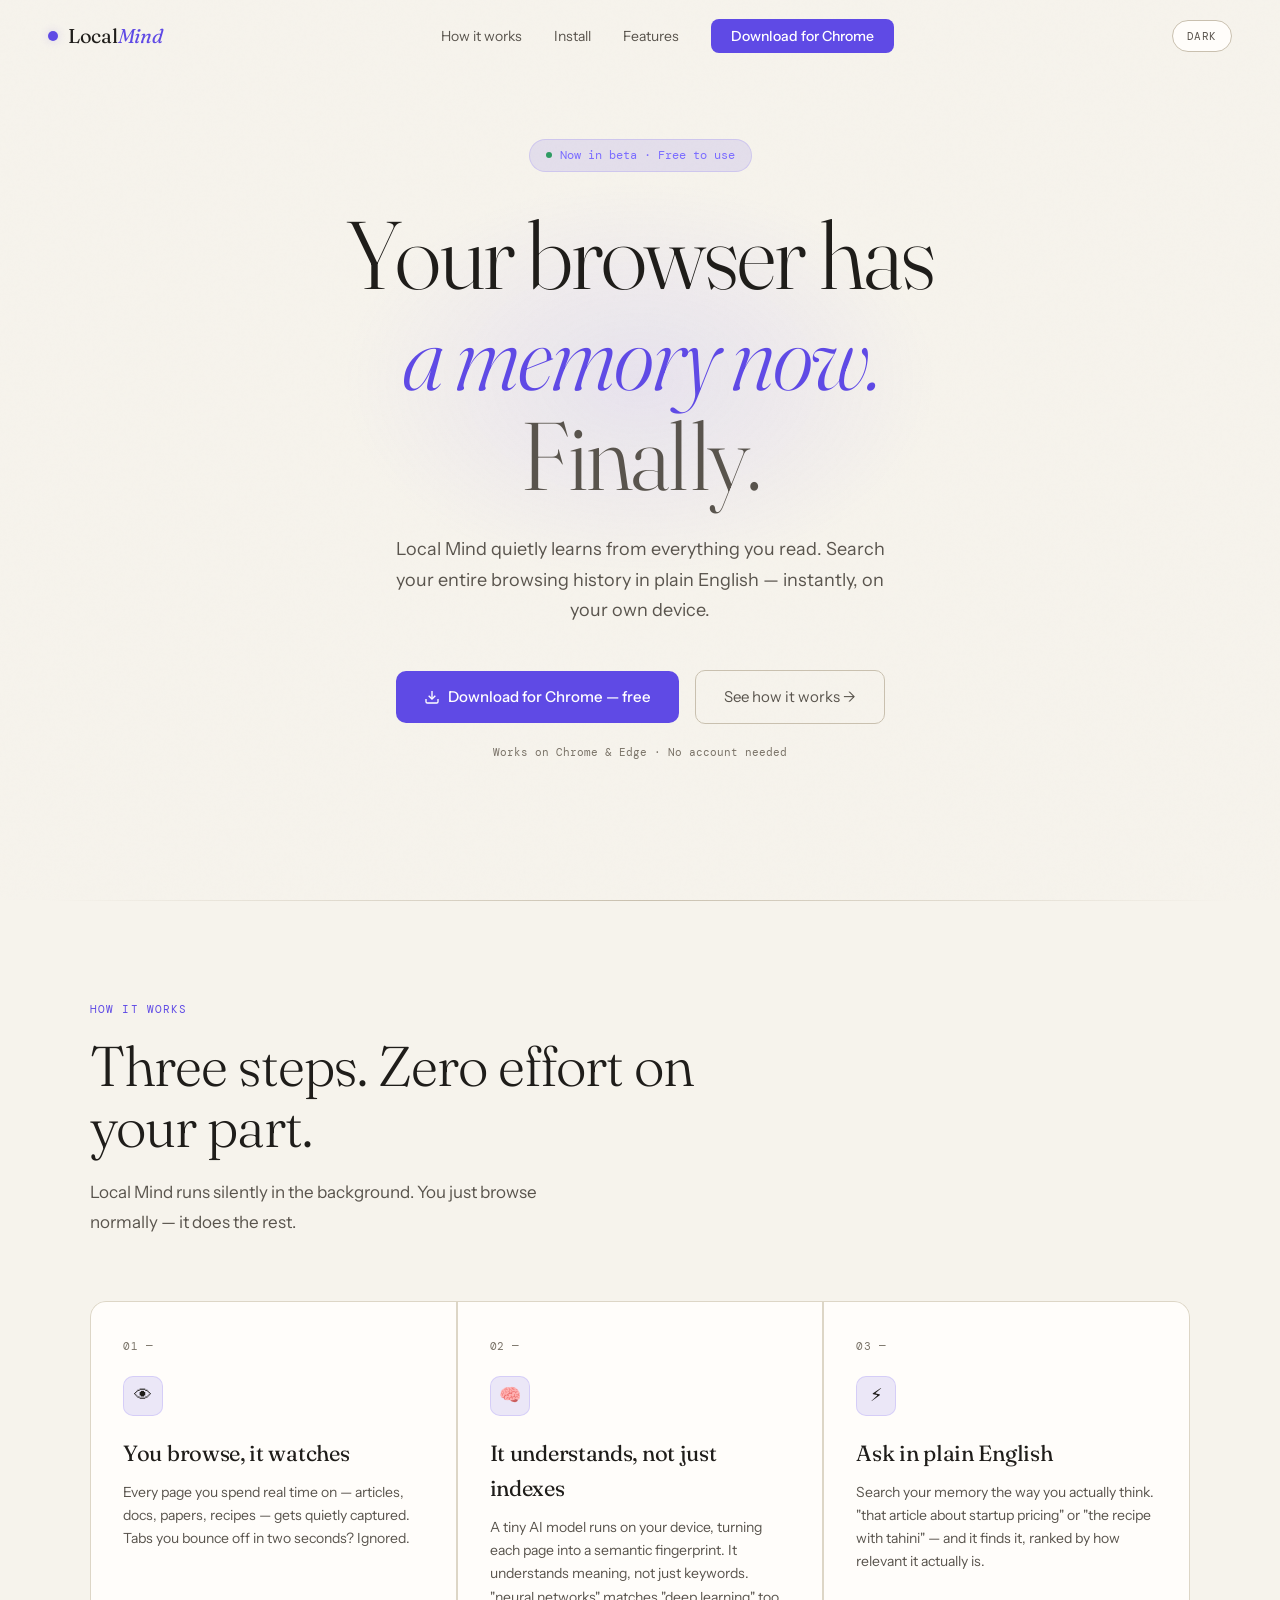
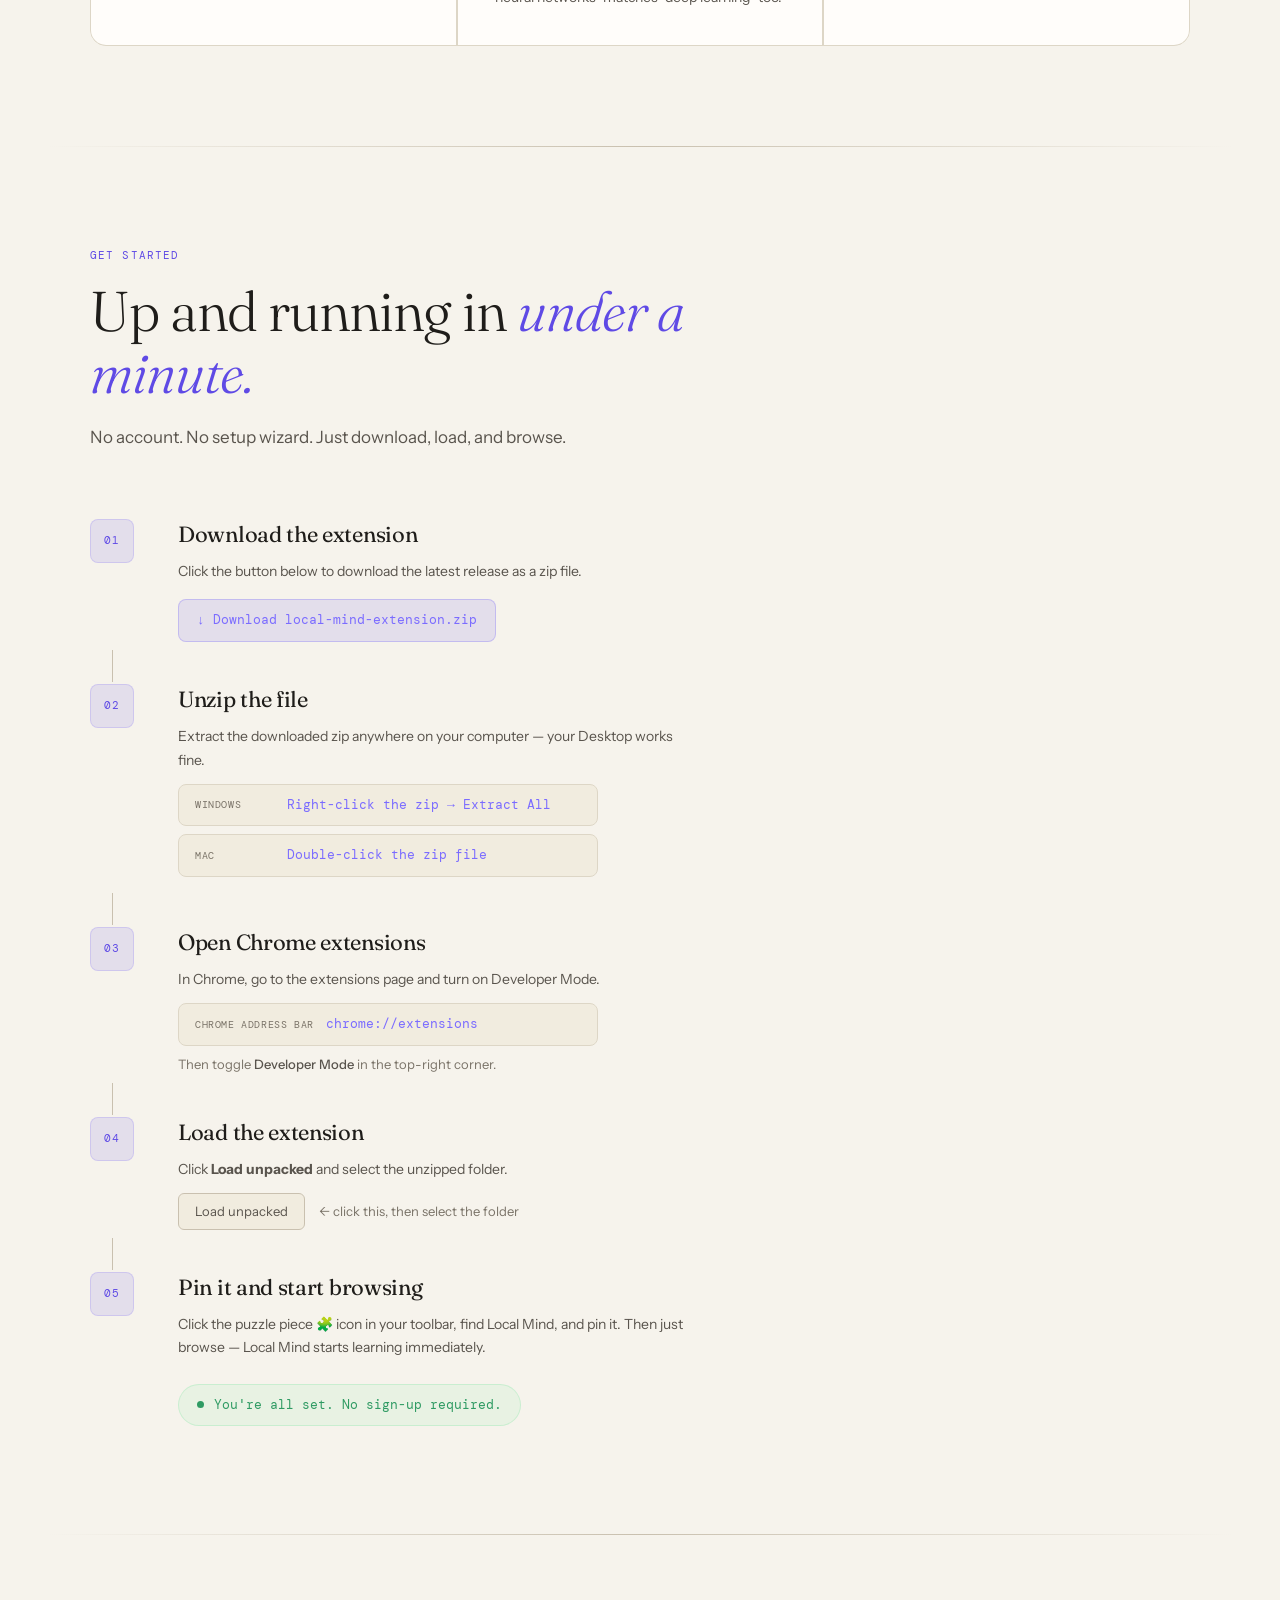
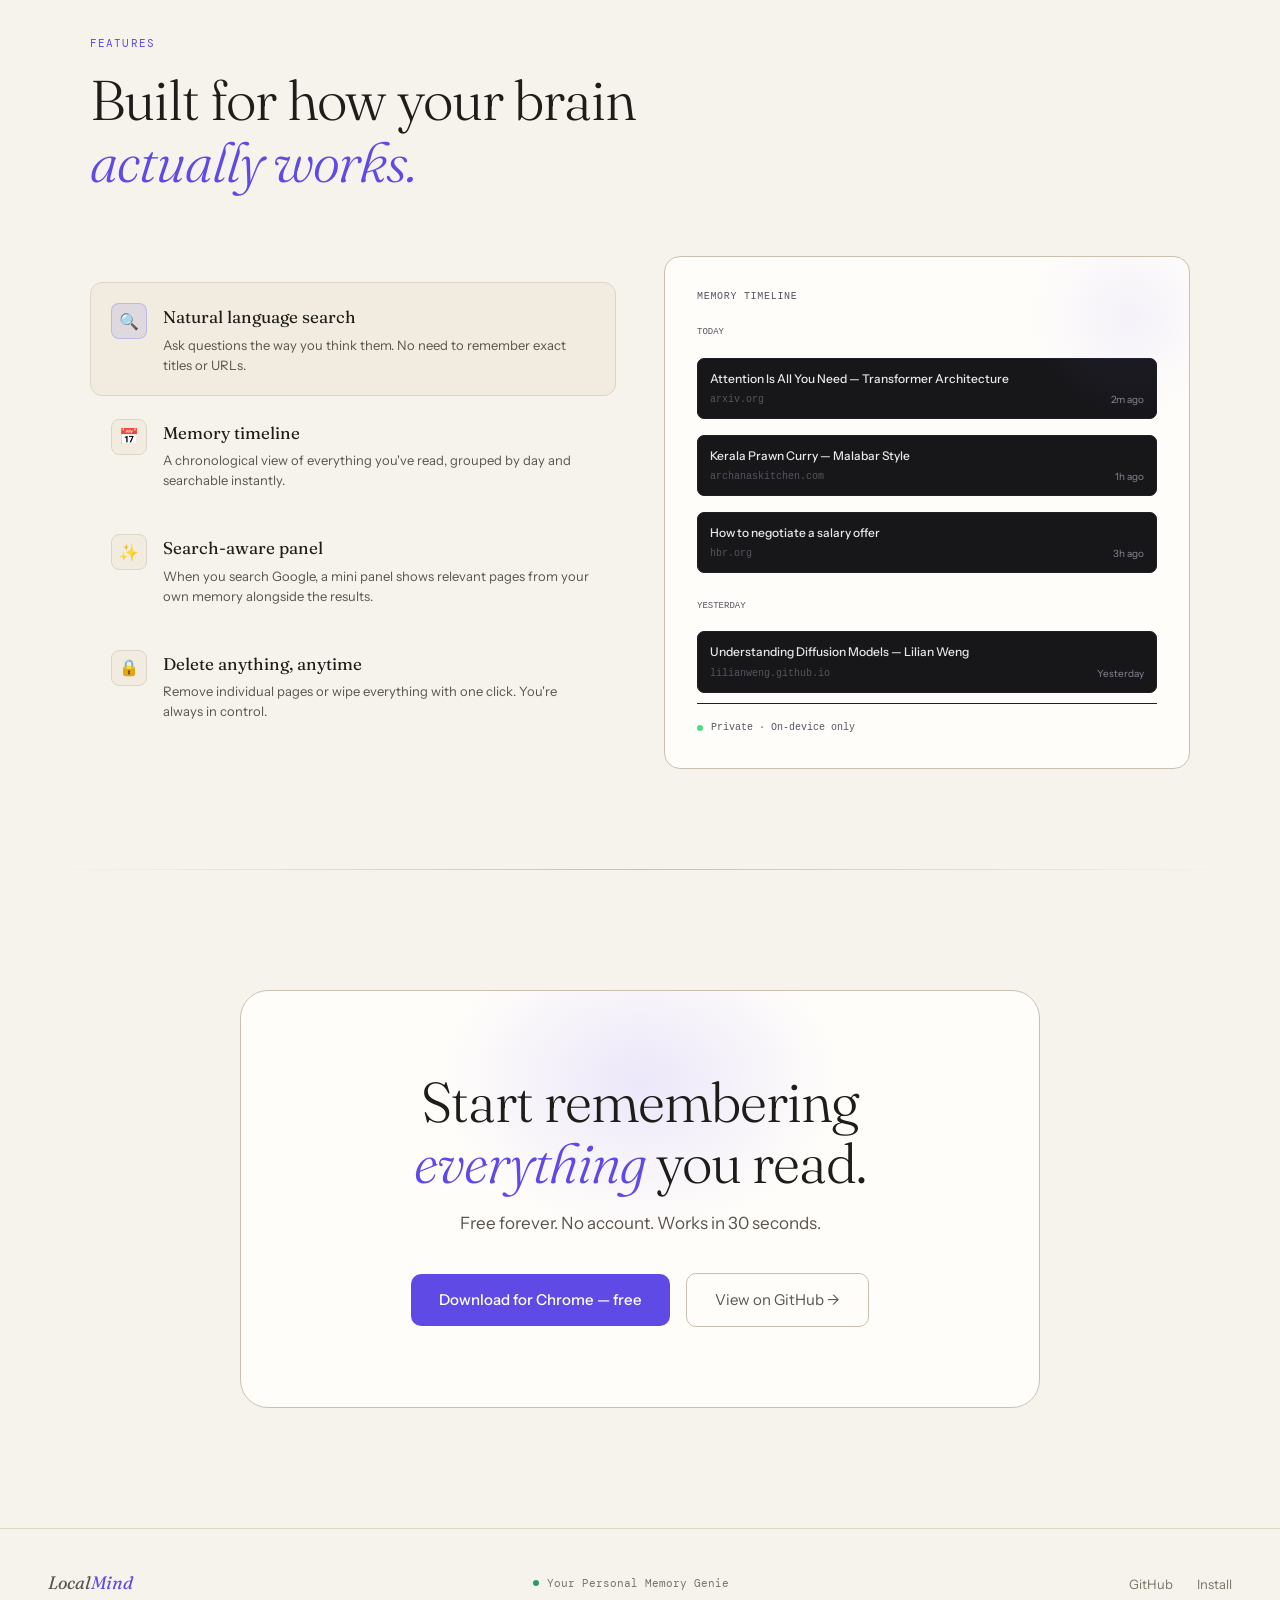
==== commit ad991bd2: "Merge branch 'ziomega:main' into main" ====
--- a/extension/home.html
+++ b/extension/home.html
@@ -386,86 +386,7 @@
       background: radial-gradient(circle, rgba(124,106,247,0.08) 0%, transparent 70%);
       pointer-events: none;
     }
-
     .mp-card { background: #17171a; border: 1px solid #1e1e24; border-radius: 7px; padding: 8px 10px; }
-
-    /* ── Privacy ───────────────────────────────────────────────────── */
-    .privacy-wrap {
-      background: var(--bg2);
-      border: 1px solid var(--border2);
-      border-radius: 24px;
-      padding: 64px;
-      display: grid;
-      grid-template-columns: 1fr 1fr;
-      gap: 64px;
-      align-items: center;
-    }
-
-    .privacy-badges { display: flex; flex-direction: column; gap: 12px; margin-top: 32px; }
-
-    .privacy-badge {
-      display: flex;
-      align-items: center;
-      gap: 12px;
-      padding: 14px 18px;
-      background: var(--bg3);
-      border: 1px solid var(--border);
-      border-radius: 10px;
-      font-size: 14px;
-      color: var(--text2);
-    }
-
-    .privacy-badge-icon {
-      width: 28px; height: 28px;
-      background: var(--accent-dim);
-      border-radius: 6px;
-      display: flex;
-      align-items: center;
-      justify-content: center;
-      font-size: 14px;
-      flex-shrink: 0;
-    }
-
-    .privacy-graphic { display: flex; flex-direction: column; gap: 16px; align-items: center; }
-
-    .device-icon {
-      width: 80px; height: 80px;
-      background: var(--accent-dim);
-      border: 2px solid rgba(124,106,247,0.3);
-      border-radius: 20px;
-      display: flex;
-      align-items: center;
-      justify-content: center;
-      font-size: 36px;
-      margin: 0 auto 8px;
-    }
-
-    .no-cloud {
-      display: flex;
-      align-items: center;
-      gap: 10px;
-      padding: 10px 20px;
-      background: rgba(74,222,128,0.08);
-      border: 1px solid rgba(74,222,128,0.2);
-      border-radius: 999px;
-      font-family: var(--mono);
-      font-size: 12px;
-      color: var(--green);
-    }
-
-    .lock-items { display: grid; grid-template-columns: 1fr 1fr; gap: 8px; width: 100%; }
-
-    .lock-item {
-      background: var(--bg3);
-      border: 1px solid var(--border);
-      border-radius: 10px;
-      padding: 14px;
-      text-align: center;
-      font-size: 12px;
-      color: var(--text2);
-    }
-
-    .lock-item span { display: block; font-size: 20px; margin-bottom: 6px; }
 
     /* ── CTA ───────────────────────────────────────────────────────── */
     .cta-section { text-align: center; padding: 120px 24px; }
@@ -679,7 +600,6 @@
       .nav-links { display: none; }
       .how-grid { grid-template-columns: 1fr; }
       .features-wrap { grid-template-columns: 1fr; }
-      .privacy-wrap { grid-template-columns: 1fr; padding: 40px 28px; gap: 40px; }
       .install-step { grid-template-columns: 48px 1fr; }
       footer { flex-direction: column; gap: 20px; text-align: center; }
     }
@@ -697,7 +617,6 @@
       <li><a href="#how">How it works</a></li>
       <li><a href="#install">Install</a></li>
       <li><a href="#features">Features</a></li>
-      <li><a href="#privacy">Privacy</a></li>
       <li><a href="https://github.com/ziomega/localmind/releases/download/v1.0.0-beta/local-mind-extension.zip" class="nav-cta" target="_blank">Download for Chrome</a></li>
     </ul>
     <button id="themeToggle" class="theme-toggle-btn" type="button">Light</button>
@@ -717,7 +636,7 @@
     </h1>
 
     <p class="hero-sub">
-      Local Mind quietly learns from everything you read. Search your entire browsing history in plain English — privately, instantly, on your own device.
+      Local Mind quietly learns from everything you read. Search your entire browsing history in plain English — instantly, on your own device.
     </p>
 
     <div class="hero-actions">
@@ -728,7 +647,7 @@
       <a href="#how" class="btn-secondary">See how it works →</a>
     </div>
 
-    <p class="hero-note">Works on Chrome & Edge · No account needed · 100% private</p>
+    <p class="hero-note">Works on Chrome & Edge · No account needed </p>
   </section>
 
   <div class="divider"></div>
@@ -924,34 +843,6 @@
 
   <div class="divider"></div>
 
-  <!-- Privacy -->
-  <section id="privacy">
-    <div class="container">
-      <div class="privacy-wrap reveal">
-        <div>
-          <div class="section-label">Privacy first</div>
-          <h2 class="section-title" style="font-size:clamp(32px,4vw,48px);">Your browsing data stays on <em>your device.</em> Full stop.</h2>
-          <p class="section-body" style="font-size:15px;margin-top:16px;">We built Local Mind with one rule: your data never leaves your machine. No servers, no syncing, no analytics on what you read. The AI model runs locally. The index lives in your browser's storage.</p>
-          <div class="privacy-badges">
-            <div class="privacy-badge"><div class="privacy-badge-icon">🏠</div>Everything stored in your browser's local storage</div>
-            <div class="privacy-badge"><div class="privacy-badge-icon">🚫</div>No account, no sign-up, no email required</div>
-            <div class="privacy-badge"><div class="privacy-badge-icon">🔐</div>AI model runs entirely on your device</div>
-            <div class="privacy-badge"><div class="privacy-badge-icon">👁</div>Open source — read every line of code</div>
-          </div>
-        </div>
-        <div class="privacy-graphic">
-          <div class="device-icon">💻</div>
-          <div class="no-cloud"><span>✓</span>Never touches the cloud</div>
-          <div class="lock-items">
-            <div class="lock-item"><span>🔒</span>Encrypted storage</div>
-            <div class="lock-item"><span>📵</span>No network calls</div>
-            <div class="lock-item"><span>🗑</span>Delete anytime</div>
-            <div class="lock-item"><span>👤</span>No tracking</div>
-          </div>
-        </div>
-      </div>
-    </div>
-  </section>
 
   <!-- CTA -->
   <section class="cta-section">
@@ -970,10 +861,9 @@
   <!-- Footer -->
   <footer>
     <div class="footer-logo">Local<em>Mind</em></div>
-    <div class="footer-note"><span></span>All data stays on your device</div>
+    <div class="footer-note"><span></span>Your Personal Memory Genie</div>
     <ul class="footer-links">
       <li><a href="https://github.com/ziomega/localmind" target="_blank">GitHub</a></li>
-      <li><a href="#privacy">Privacy</a></li>
       <li><a href="#install">Install</a></li>
     </ul>
   </footer>
